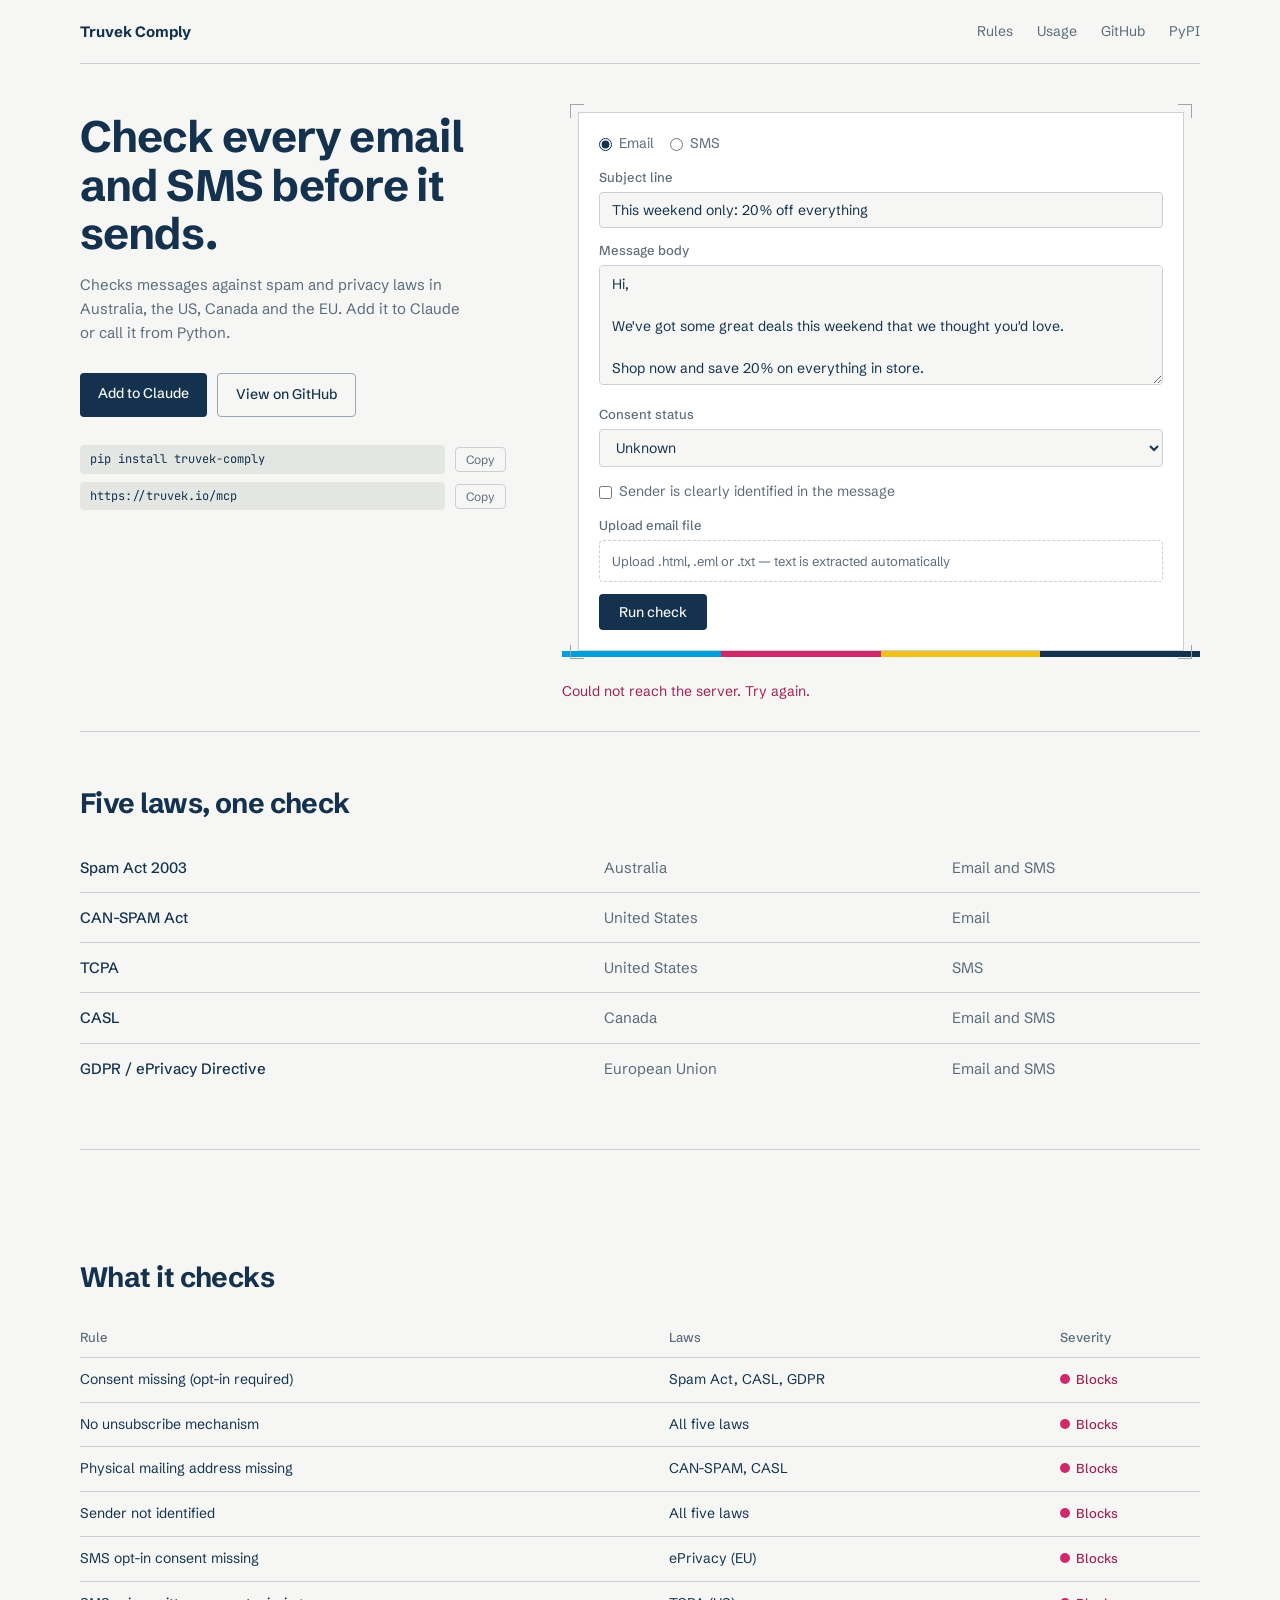
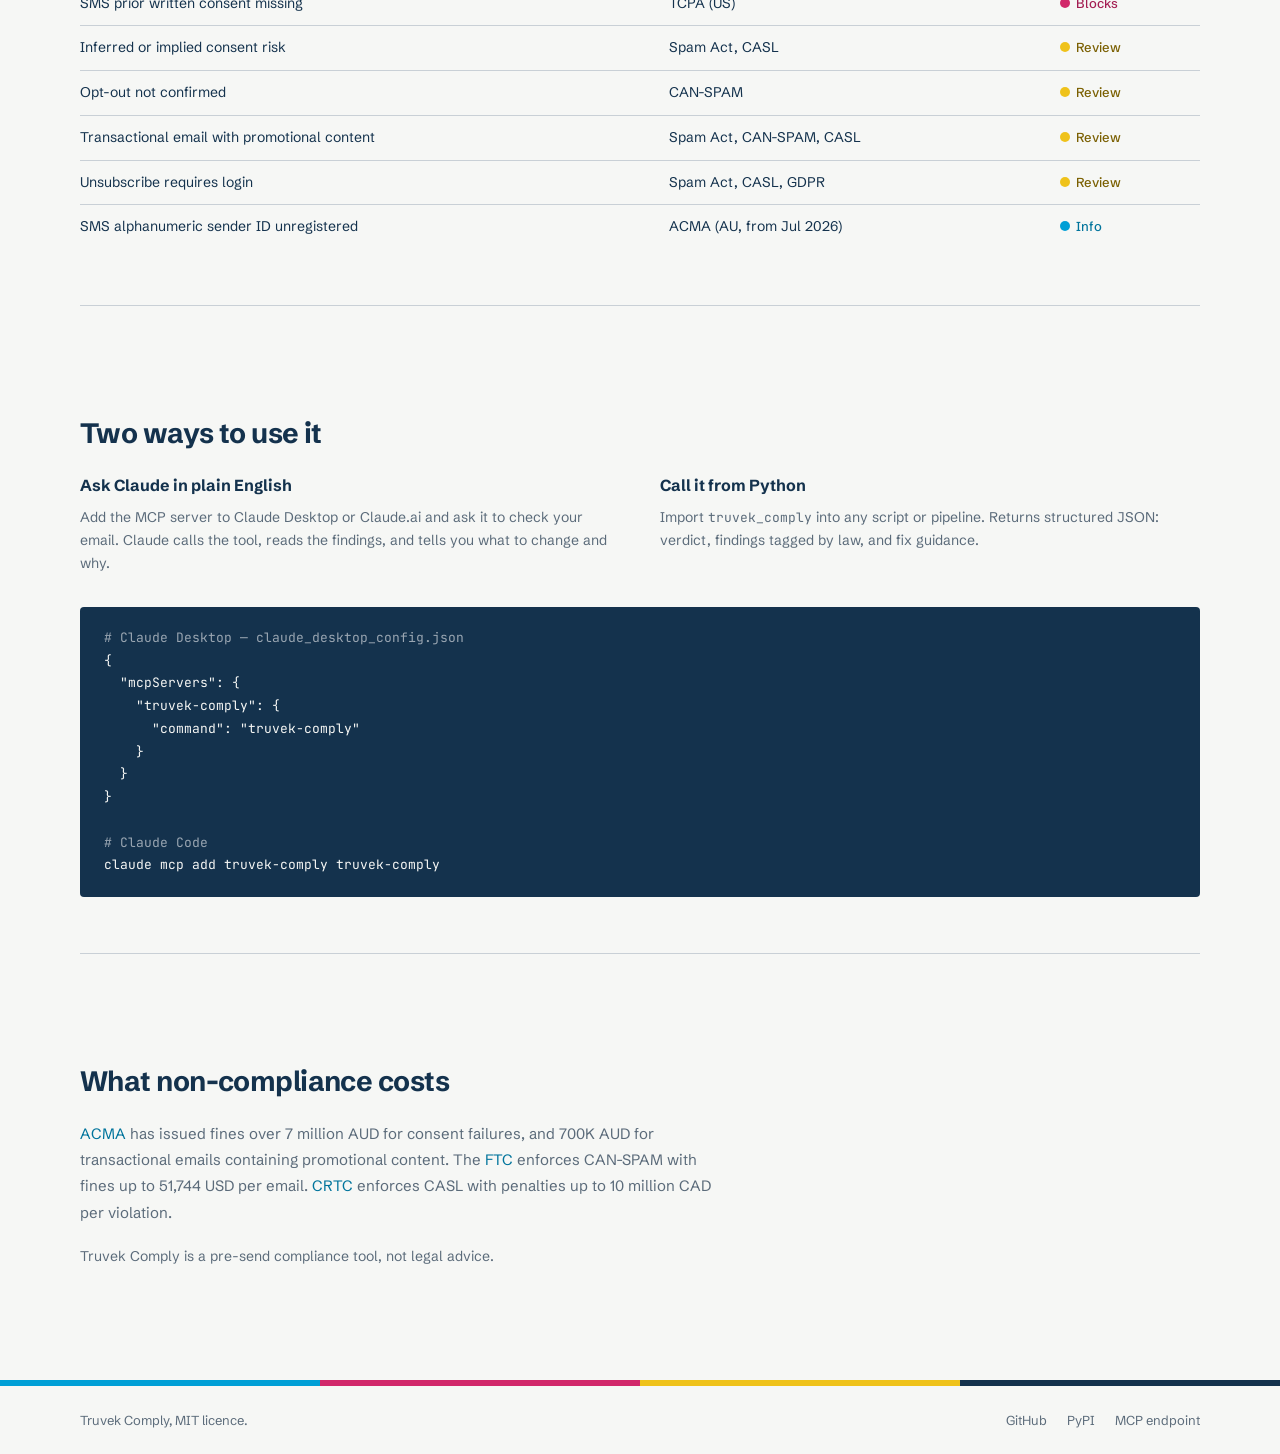
==== static/index.html @ 4036b567 "Add consent status and sender identification to demo checker Users can now set consent level (expres" ====
<!DOCTYPE html>
<html lang="en">
<head>
  <meta charset="UTF-8">
  <meta name="viewport" content="width=device-width, initial-scale=1.0">
  <title>Truvek Comply: pre-send compliance for email and SMS</title>
  <meta name="description" content="Checks messages against spam and privacy laws before you send. Covers Spam Act (AU), CAN-SPAM (US), CASL (CA), and GDPR (EU). Works as an MCP tool inside Claude.">
  <link rel="preconnect" href="https://fonts.googleapis.com">
  <link rel="preconnect" href="https://fonts.gstatic.com" crossorigin>
  <link href="https://fonts.googleapis.com/css2?family=Schibsted+Grotesk:wght@400;500;700&family=JetBrains+Mono:wght@400;500&display=swap" rel="stylesheet">
  <style>
    *, *::before, *::after { box-sizing: border-box; margin: 0; padding: 0; }

    :root {
      --proof-white: #F6F7F5;
      --press-navy:  #14324D;
      --rule-slate:  #9AA6B2;
      --rule-light:  #C9D0D6;
      --text-muted:  #5B6B7A;
      --magenta:     #D1286A;
      --magenta-ink: #A31E52;
      --yellow:      #EFC21A;
      --yellow-ink:  #7A5F00;
      --cyan:        #009FD6;
      --cyan-ink:    #00749C;
    }

    html { scroll-behavior: smooth; }

    body {
      background: var(--proof-white);
      color: var(--press-navy);
      font-family: 'Schibsted Grotesk', system-ui, sans-serif;
      font-size: 16px;
      line-height: 1.55;
    }

    a { color: var(--cyan-ink); text-decoration: none; }
    a:hover { text-decoration: underline; }

    *:focus-visible {
      outline: 2px solid var(--cyan);
      outline-offset: 2px;
    }

    @media (prefers-reduced-motion: reduce) {
      *, *::before, *::after { transition-duration: 0.01ms !important; }
    }

    /* ---- layout ---- */
    .wrap { max-width: 1200px; margin: 0 auto; padding: 0 40px; }
    @media (max-width: 600px) { .wrap { padding: 0 20px; } }

    /* ---- nav ---- */
    nav { padding: 20px 0 0; }
    .nav-inner {
      display: flex;
      align-items: center;
      justify-content: space-between;
      border-bottom: 1px solid var(--rule-light);
      padding-bottom: 20px;
    }
    .logo { font-weight: 700; font-size: 15px; color: var(--press-navy); }
    .nav-links { display: flex; gap: 24px; font-size: 14px; }
    .nav-links a { color: var(--text-muted); }
    .nav-links a:hover { color: var(--press-navy); text-decoration: none; }

    /* ---- hero ---- */
    .hero { padding: 48px 0 0; }
    .hero-grid {
      display: grid;
      grid-template-columns: 2fr 3fr;
      gap: 56px;
      align-items: start;
      border-bottom: 1px solid var(--rule-light);
      padding-bottom: 0;
    }
    @media (max-width: 860px) {
      .hero-grid { grid-template-columns: 1fr; gap: 40px; }
    }

    /* ---- hero left ---- */
    .hero-left { padding-bottom: 48px; }

    h1 {
      font-size: 44px;
      font-weight: 700;
      letter-spacing: -0.02em;
      line-height: 1.1;
      margin-bottom: 16px;
      max-width: 420px;
    }
    .hero-sub {
      font-size: 15px;
      color: var(--text-muted);
      max-width: 380px;
      margin-bottom: 28px;
      line-height: 1.6;
    }
    .btn-row { display: flex; gap: 10px; flex-wrap: wrap; margin-bottom: 28px; }

    .btn-primary {
      display: inline-block;
      background: var(--press-navy);
      color: var(--proof-white);
      font-family: inherit;
      font-weight: 500;
      font-size: 14px;
      padding: 10px 18px;
      border: none;
      border-radius: 4px;
      cursor: pointer;
      text-decoration: none;
      transition: opacity 0.12s;
    }
    .btn-primary:hover { opacity: 0.85; text-decoration: none; color: var(--proof-white); }

    .btn-secondary {
      display: inline-block;
      background: transparent;
      color: var(--press-navy);
      font-family: inherit;
      font-weight: 500;
      font-size: 14px;
      padding: 10px 18px;
      border: 1px solid var(--rule-slate);
      border-radius: 4px;
      cursor: pointer;
      text-decoration: none;
      transition: border-color 0.12s;
    }
    .btn-secondary:hover { border-color: var(--press-navy); text-decoration: none; color: var(--press-navy); }

    .install-lines { display: flex; flex-direction: column; gap: 8px; }
    .install-line {
      display: flex;
      align-items: center;
      gap: 10px;
    }
    .install-code {
      font-family: 'JetBrains Mono', monospace;
      font-size: 12px;
      color: var(--press-navy);
      background: #E4E6E4;
      padding: 5px 10px;
      border-radius: 4px;
      flex: 1;
    }
    .copy-btn {
      font-family: inherit;
      font-size: 12px;
      color: var(--text-muted);
      background: none;
      border: 1px solid var(--rule-light);
      border-radius: 4px;
      padding: 4px 10px;
      cursor: pointer;
      transition: color 0.12s, border-color 0.12s;
      white-space: nowrap;
    }
    .copy-btn:hover { color: var(--press-navy); border-color: var(--rule-slate); }
    .copy-btn.copied { color: var(--cyan-ink); border-color: var(--cyan); }

    /* ---- hero right: proof checker ---- */
    .hero-right { padding-bottom: 0; }

    /* crop marks */
    .proof-wrap {
      position: relative;
      margin: 0 16px;
    }
    .cm {
      position: absolute;
      width: 14px;
      height: 14px;
    }
    .cm-tl { top: -8px; left: -8px; border-top: 1px solid var(--rule-slate); border-left: 1px solid var(--rule-slate); }
    .cm-tr { top: -8px; right: -8px; border-top: 1px solid var(--rule-slate); border-right: 1px solid var(--rule-slate); }
    .cm-bl { bottom: -8px; left: -8px; border-bottom: 1px solid var(--rule-slate); border-left: 1px solid var(--rule-slate); }
    .cm-br { bottom: -8px; right: -8px; border-bottom: 1px solid var(--rule-slate); border-right: 1px solid var(--rule-slate); }

    .proof-inner {
      border: 1px solid var(--rule-light);
      border-radius: 0;
      background: #fff;
      padding: 20px;
    }

    .proof-controls { display: flex; flex-direction: column; gap: 12px; }

    .channel-row { display: flex; gap: 16px; }
    .channel-opt {
      display: flex;
      align-items: center;
      gap: 7px;
      font-size: 14px;
      color: var(--text-muted);
      cursor: pointer;
    }
    .channel-opt input { accent-color: var(--press-navy); }

    .field-label {
      display: block;
      font-size: 13px;
      font-weight: 500;
      color: var(--text-muted);
      margin-bottom: 5px;
    }

    .proof-input, .proof-textarea {
      width: 100%;
      background: var(--proof-white);
      border: 1px solid var(--rule-light);
      border-radius: 4px;
      color: var(--press-navy);
      font-family: inherit;
      font-size: 14px;
      padding: 8px 12px;
      outline: none;
      transition: border-color 0.12s;
    }
    .proof-input:focus, .proof-textarea:focus { border-color: var(--rule-slate); }
    .proof-textarea { min-height: 120px; resize: vertical; line-height: 1.5; }

    /* paste zone */
    .paste-zone {
      border: 1px dashed var(--rule-light);
      border-radius: 4px;
      padding: 10px 12px;
      font-size: 13px;
      color: var(--text-muted);
      cursor: pointer;
      position: relative;
      transition: border-color 0.12s;
    }
    .paste-zone:hover { border-color: var(--rule-slate); }
    .paste-zone input[type="file"] {
      position: absolute; inset: 0; opacity: 0; cursor: pointer; width: 100%; height: 100%;
    }
    .ocr-status { font-size: 12px; color: var(--text-muted); margin-top: 4px; display: none; }

    .run-btn {
      align-self: flex-start;
      background: var(--press-navy);
      color: var(--proof-white);
      font-family: inherit;
      font-weight: 500;
      font-size: 14px;
      padding: 9px 20px;
      border: none;
      border-radius: 4px;
      cursor: pointer;
      transition: opacity 0.12s;
    }
    .run-btn:hover { opacity: 0.85; }
    .run-btn:disabled { opacity: 0.5; cursor: not-allowed; }

    /* CMY strip — appears here (under proof) and top of footer only */
    .cmy-strip { display: flex; height: 6px; }
    .cmy-strip span { flex: 1; }
    .cmy-cyan    { background: var(--cyan); }
    .cmy-magenta { background: var(--magenta); }
    .cmy-yellow  { background: var(--yellow); }
    .cmy-navy    { background: var(--press-navy); }

    /* findings rail */
    .findings-rail {
      padding: 16px 0 20px;
      display: none;
    }
    .verdict-row {
      display: flex;
      align-items: center;
      gap: 10px;
      padding-bottom: 12px;
      border-bottom: 1px solid var(--rule-light);
      margin-bottom: 12px;
    }
    .verdict-word {
      font-size: 14px;
      font-weight: 700;
    }
    .verdict-pass   { color: var(--cyan-ink); }
    .verdict-review { color: var(--yellow-ink); }
    .verdict-block  { color: var(--magenta-ink); }
    .result-class   { font-size: 13px; color: var(--text-muted); }

    .finding {
      padding: 10px 0;
      border-bottom: 1px solid var(--rule-light);
    }
    .finding:last-child { border-bottom: none; }
    .finding-num  { font-size: 11px; font-weight: 700; color: var(--rule-slate); margin-bottom: 3px; }
    .finding-title { font-size: 14px; font-weight: 700; margin-bottom: 3px; }
    .finding-why   { font-size: 13px; color: var(--text-muted); margin-bottom: 3px; }
    .finding-fix   { font-size: 13px; color: var(--text-muted); }
    .finding-fix strong { color: var(--press-navy); font-weight: 500; }

    .finding-block .finding-title  { color: var(--magenta-ink); }
    .finding-review .finding-title { color: var(--yellow-ink); }
    .finding-info .finding-title   { color: var(--cyan-ink); }

    .clear-to-send { font-size: 14px; font-weight: 700; color: var(--cyan-ink); padding: 8px 0; }
    .check-error   { font-size: 14px; color: var(--magenta-ink); padding: 8px 0; }

    /* ---- sections ---- */
    section { padding: 56px 0; }
    .section-wrap { border-bottom: 1px solid var(--rule-light); padding-bottom: 56px; }
    section:last-of-type .section-wrap { border-bottom: none; }

    h2 {
      font-size: 28px;
      font-weight: 700;
      letter-spacing: -0.02em;
      line-height: 1.1;
      margin-bottom: 24px;
    }
    h3 { font-size: 16px; font-weight: 700; margin-bottom: 8px; }

    /* ---- laws list ---- */
    .laws-list { width: 100%; border-collapse: collapse; font-size: 15px; }
    .laws-list td {
      padding: 13px 0;
      border-bottom: 1px solid var(--rule-light);
      vertical-align: top;
    }
    .laws-list tr:last-child td { border-bottom: none; }
    .laws-list .law-name { font-weight: 500; padding-right: 32px; white-space: nowrap; }
    .laws-list .law-region { color: var(--text-muted); padding-right: 32px; }
    .laws-list .law-channel { color: var(--text-muted); }

    /* ---- rules table ---- */
    .rules-table { width: 100%; border-collapse: collapse; font-size: 14px; }
    .rules-table th {
      text-align: left;
      font-size: 13px;
      font-weight: 500;
      color: var(--text-muted);
      padding: 10px 12px 10px 0;
      border-bottom: 1px solid var(--rule-light);
    }
    .rules-table td {
      padding: 11px 12px 11px 0;
      border-bottom: 1px solid var(--rule-light);
      vertical-align: middle;
    }
    .rules-table tr:last-child td { border-bottom: none; }
    .sev {
      display: inline-flex;
      align-items: center;
      gap: 6px;
      font-size: 13px;
      white-space: nowrap;
    }
    .sev-dot {
      width: 10px;
      height: 10px;
      border-radius: 50%;
      flex-shrink: 0;
    }
    .sev-block  .sev-dot { background: var(--magenta); }
    .sev-block  .sev-word { color: var(--magenta-ink); font-weight: 500; }
    .sev-review .sev-dot { background: var(--yellow); }
    .sev-review .sev-word { color: var(--yellow-ink); font-weight: 500; }
    .sev-info   .sev-dot { background: var(--cyan); }
    .sev-info   .sev-word { color: var(--cyan-ink); font-weight: 500; }

    /* ---- usage ---- */
    .two-col { display: grid; grid-template-columns: 1fr 1fr; gap: 40px; margin-bottom: 32px; }
    @media (max-width: 600px) { .two-col { grid-template-columns: 1fr; } }
    .two-col p { font-size: 14px; color: var(--text-muted); line-height: 1.65; margin-top: 6px; }

    .code-block {
      background: var(--press-navy);
      color: var(--proof-white);
      border-radius: 4px;
      padding: 20px 24px;
      font-family: 'JetBrains Mono', monospace;
      font-size: 13px;
      line-height: 1.75;
      overflow-x: auto;
    }
    .code-comment { color: var(--rule-slate); }

    /* ---- stakes ---- */
    .stakes-text { font-size: 15px; color: var(--text-muted); max-width: 640px; line-height: 1.75; }
    .stakes-text a { color: var(--cyan-ink); }
    .disclaimer { font-size: 14px; color: var(--text-muted); margin-top: 20px; }

    /* ---- footer ---- */
    footer { padding: 0; }
    .foot-inner {
      display: flex;
      align-items: center;
      justify-content: space-between;
      flex-wrap: wrap;
      gap: 12px;
      padding: 24px 0;
    }
    .foot-copy { font-size: 13px; color: var(--text-muted); }
    .foot-links { display: flex; gap: 20px; font-size: 13px; }
    .foot-links a { color: var(--text-muted); }
    .foot-links a:hover { color: var(--press-navy); }
  </style>
</head>
<body>

<nav>
  <div class="wrap">
    <div class="nav-inner">
      <div class="logo">Truvek Comply</div>
      <div class="nav-links">
        <a href="#rules">Rules</a>
        <a href="#usage">Usage</a>
        <a href="https://github.com/Truckling/truvek-comply">GitHub</a>
        <a href="https://pypi.org/project/truvek-comply/">PyPI</a>
      </div>
    </div>
  </div>
</nav>

<section class="hero">
  <div class="wrap">
    <div class="hero-grid">

      <!-- left: headline + CTAs -->
      <div class="hero-left">
        <h1>Check every email and SMS before it sends.</h1>
        <p class="hero-sub">Checks messages against spam and privacy laws in Australia, the US, Canada and the EU. Add it to Claude or call it from Python.</p>
        <div class="btn-row">
          <a href="https://claude.ai/settings/integrations?url=https%3A%2F%2Ftruvek.io%2Fmcp" class="btn-primary">Add to Claude</a>
          <a href="https://github.com/Truckling/truvek-comply" class="btn-secondary">View on GitHub</a>
        </div>
        <div class="install-lines">
          <div class="install-line">
            <code class="install-code" id="copy-pip">pip install truvek-comply</code>
            <button class="copy-btn" data-copy="pip install truvek-comply">Copy</button>
          </div>
          <div class="install-line">
            <code class="install-code" id="copy-url">https://truvek.io/mcp</code>
            <button class="copy-btn" data-copy="https://truvek.io/mcp">Copy</button>
          </div>
        </div>
      </div>

      <!-- right: live checker as proof -->
      <div class="hero-right">
        <div class="proof-wrap">
          <span class="cm cm-tl" aria-hidden="true"></span>
          <span class="cm cm-tr" aria-hidden="true"></span>
          <span class="cm cm-bl" aria-hidden="true"></span>
          <span class="cm cm-br" aria-hidden="true"></span>
          <div class="proof-inner">
            <div class="proof-controls">
              <div class="channel-row" role="group" aria-label="Message channel">
                <label class="channel-opt">
                  <input type="radio" name="channel" value="email" checked> Email
                </label>
                <label class="channel-opt">
                  <input type="radio" name="channel" value="sms"> SMS
                </label>
              </div>
              <div id="subject-wrap">
                <label class="field-label" for="demo-subject">Subject line</label>
                <input type="text" id="demo-subject" class="proof-input" value="This weekend only: 20% off everything">
              </div>
              <div>
                <label class="field-label" for="demo-body">Message body</label>
                <textarea id="demo-body" class="proof-textarea">Hi,

We've got some great deals this weekend that we thought you'd love.

Shop now and save 20% on everything in store.

The Marketing Team</textarea>
              </div>
              <div>
                <label class="field-label" for="demo-consent">Consent status</label>
                <select id="demo-consent" class="proof-input">
                  <option value="unknown">Unknown</option>
                  <option value="express">Express (opted in)</option>
                  <option value="inferred">Inferred (existing customer)</option>
                  <option value="none">None</option>
                </select>
              </div>
              <div>
                <label class="channel-opt" style="margin-top:2px">
                  <input type="checkbox" id="demo-sender" style="accent-color:var(--press-navy)"> Sender is clearly identified in the message
                </label>
              </div>
              <div>
                <label class="field-label">Upload email file</label>
                <div class="paste-zone" id="paste-zone" tabindex="0" role="button" aria-label="Upload an .html, .eml or .txt email file to extract text">
                  <input type="file" accept=".html,.htm,.eml,.txt,text/html,message/rfc822,text/plain" id="file-upload" aria-hidden="true">
                  Upload .html, .eml or .txt — text is extracted automatically
                  <div class="ocr-status" id="ocr-status"></div>
                </div>
              </div>
              <button class="run-btn" id="run-check">Run check</button>
            </div>
          </div>
        </div>

        <!-- CMY strip directly under proof — first of two appearances on page -->
        <div class="cmy-strip" aria-hidden="true">
          <span class="cmy-cyan"></span>
          <span class="cmy-magenta"></span>
          <span class="cmy-yellow"></span>
          <span class="cmy-navy"></span>
        </div>

        <!-- findings rail -->
        <div class="findings-rail" id="findings-rail" aria-live="polite" role="region" aria-label="Check results"></div>
      </div>

    </div>
  </div>
</section>

<section id="laws">
  <div class="wrap">
    <div class="section-wrap">
      <h2>Five laws, one check</h2>
      <table class="laws-list" role="list">
        <tbody>
          <tr>
            <td class="law-name">Spam Act 2003</td>
            <td class="law-region">Australia</td>
            <td class="law-channel">Email and SMS</td>
          </tr>
          <tr>
            <td class="law-name">CAN-SPAM Act</td>
            <td class="law-region">United States</td>
            <td class="law-channel">Email</td>
          </tr>
          <tr>
            <td class="law-name">TCPA</td>
            <td class="law-region">United States</td>
            <td class="law-channel">SMS</td>
          </tr>
          <tr>
            <td class="law-name">CASL</td>
            <td class="law-region">Canada</td>
            <td class="law-channel">Email and SMS</td>
          </tr>
          <tr>
            <td class="law-name">GDPR / ePrivacy Directive</td>
            <td class="law-region">European Union</td>
            <td class="law-channel">Email and SMS</td>
          </tr>
        </tbody>
      </table>
    </div>
  </div>
</section>

<section id="rules">
  <div class="wrap">
    <div class="section-wrap">
      <h2>What it checks</h2>
      <table class="rules-table">
        <thead>
          <tr>
            <th>Rule</th>
            <th>Laws</th>
            <th>Severity</th>
          </tr>
        </thead>
        <tbody>
          <tr><td>Consent missing (opt-in required)</td><td>Spam Act, CASL, GDPR</td><td><span class="sev sev-block"><span class="sev-dot"></span><span class="sev-word">Blocks</span></span></td></tr>
          <tr><td>No unsubscribe mechanism</td><td>All five laws</td><td><span class="sev sev-block"><span class="sev-dot"></span><span class="sev-word">Blocks</span></span></td></tr>
          <tr><td>Physical mailing address missing</td><td>CAN-SPAM, CASL</td><td><span class="sev sev-block"><span class="sev-dot"></span><span class="sev-word">Blocks</span></span></td></tr>
          <tr><td>Sender not identified</td><td>All five laws</td><td><span class="sev sev-block"><span class="sev-dot"></span><span class="sev-word">Blocks</span></span></td></tr>
          <tr><td>SMS opt-in consent missing</td><td>ePrivacy (EU)</td><td><span class="sev sev-block"><span class="sev-dot"></span><span class="sev-word">Blocks</span></span></td></tr>
          <tr><td>SMS prior written consent missing</td><td>TCPA (US)</td><td><span class="sev sev-block"><span class="sev-dot"></span><span class="sev-word">Blocks</span></span></td></tr>
          <tr><td>Inferred or implied consent risk</td><td>Spam Act, CASL</td><td><span class="sev sev-review"><span class="sev-dot"></span><span class="sev-word">Review</span></span></td></tr>
          <tr><td>Opt-out not confirmed</td><td>CAN-SPAM</td><td><span class="sev sev-review"><span class="sev-dot"></span><span class="sev-word">Review</span></span></td></tr>
          <tr><td>Transactional email with promotional content</td><td>Spam Act, CAN-SPAM, CASL</td><td><span class="sev sev-review"><span class="sev-dot"></span><span class="sev-word">Review</span></span></td></tr>
          <tr><td>Unsubscribe requires login</td><td>Spam Act, CASL, GDPR</td><td><span class="sev sev-review"><span class="sev-dot"></span><span class="sev-word">Review</span></span></td></tr>
          <tr><td>SMS alphanumeric sender ID unregistered</td><td>ACMA (AU, from Jul 2026)</td><td><span class="sev sev-info"><span class="sev-dot"></span><span class="sev-word">Info</span></span></td></tr>
        </tbody>
      </table>
    </div>
  </div>
</section>

<section id="usage">
  <div class="wrap">
    <div class="section-wrap">
      <h2>Two ways to use it</h2>
      <div class="two-col">
        <div>
          <h3>Ask Claude in plain English</h3>
          <p>Add the MCP server to Claude Desktop or Claude.ai and ask it to check your email. Claude calls the tool, reads the findings, and tells you what to change and why.</p>
        </div>
        <div>
          <h3>Call it from Python</h3>
          <p>Import <code style="font-family:'JetBrains Mono',monospace;font-size:13px">truvek_comply</code> into any script or pipeline. Returns structured JSON: verdict, findings tagged by law, and fix guidance.</p>
        </div>
      </div>
      <div class="code-block">
        <span class="code-comment"># Claude Desktop — claude_desktop_config.json</span><br>
        {<br>
        &nbsp;&nbsp;"mcpServers": {<br>
        &nbsp;&nbsp;&nbsp;&nbsp;"truvek-comply": {<br>
        &nbsp;&nbsp;&nbsp;&nbsp;&nbsp;&nbsp;"command": "truvek-comply"<br>
        &nbsp;&nbsp;&nbsp;&nbsp;}<br>
        &nbsp;&nbsp;}<br>
        }<br>
        <br>
        <span class="code-comment"># Claude Code</span><br>
        claude mcp add truvek-comply truvek-comply
      </div>
    </div>
  </div>
</section>

<section id="stakes">
  <div class="wrap">
    <div class="section-wrap">
      <h2>What non-compliance costs</h2>
      <p class="stakes-text">
        <a href="https://www.acma.gov.au/enforcement-actions" target="_blank" rel="noopener">ACMA</a> has issued fines over 7 million AUD for consent failures, and 700K AUD for transactional emails containing promotional content.
        The <a href="https://www.ftc.gov/business-guidance/resources/can-spam-act-compliance-guide-business" target="_blank" rel="noopener">FTC</a> enforces CAN-SPAM with fines up to 51,744 USD per email.
        <a href="https://www.fightspam.gc.ca/eic/site/030.nsf/eng/home" target="_blank" rel="noopener">CRTC</a> enforces CASL with penalties up to 10 million CAD per violation.
      </p>
      <p class="disclaimer">Truvek Comply is a pre-send compliance tool, not legal advice.</p>
    </div>
  </div>
</section>

<footer>
  <!-- CMY strip at very top of footer — second of two appearances on page -->
  <div class="cmy-strip" aria-hidden="true">
    <span class="cmy-cyan"></span>
    <span class="cmy-magenta"></span>
    <span class="cmy-yellow"></span>
    <span class="cmy-navy"></span>
  </div>
  <div class="wrap">
    <div class="foot-inner">
      <div class="foot-copy">Truvek Comply, MIT licence.</div>
      <div class="foot-links">
        <a href="https://github.com/Truckling/truvek-comply">GitHub</a>
        <a href="https://pypi.org/project/truvek-comply/">PyPI</a>
        <a href="/mcp">MCP endpoint</a>
      </div>
    </div>
  </div>
</footer>

<script>
  // ---- channel toggle ----
  document.querySelectorAll('input[name="channel"]').forEach(r => {
    r.addEventListener('change', () => {
      document.getElementById('subject-wrap').style.display = r.value === 'sms' ? 'none' : '';
    });
  });

  // ---- copy buttons ----
  document.querySelectorAll('.copy-btn').forEach(btn => {
    btn.addEventListener('click', async () => {
      try {
        await navigator.clipboard.writeText(btn.dataset.copy);
        btn.textContent = 'Copied';
        btn.classList.add('copied');
        setTimeout(() => { btn.textContent = 'Copy'; btn.classList.remove('copied'); }, 1600);
      } catch {}
    });
  });

  // ---- file upload: .html, .eml, .txt -> extract text ----
  const pasteZone  = document.getElementById('paste-zone');
  const ocrStatus  = document.getElementById('ocr-status');
  const bodyField  = document.getElementById('demo-body');
  const subjectFld = document.getElementById('demo-subject');
  const fileUpload = document.getElementById('file-upload');

  function extractTextFromHtml(html) {
    const doc = new DOMParser().parseFromString(html, 'text/html');
    doc.querySelectorAll('script, style, head').forEach(el => el.remove());
    return (doc.body.innerText || doc.body.textContent || '').replace(/\n{3,}/g, '\n\n').trim();
  }

  function decodeMimePart(text, encoding) {
    const enc = (encoding || '').toLowerCase().trim();
    if (enc === 'base64') {
      try {
        const bytes = Uint8Array.from(atob(text.replace(/\s/g, '')), c => c.charCodeAt(0));
        return new TextDecoder('utf-8').decode(bytes);
      } catch { return text; }
    }
    if (enc === 'quoted-printable') {
      return text
        .replace(/=\r?\n/g, '')
        .replace(/=([0-9A-Fa-f]{2})/g, (_, h) => String.fromCharCode(parseInt(h, 16)));
    }
    return text;
  }

  function extractFromEml(raw) {
    // Subject and From headers
    const subjectMatch = raw.match(/^Subject:\s*(.+?)(\r?\n(?![\t ]))/im);
    if (subjectMatch) subjectFld.value = subjectMatch[1].trim();
    const fromMatch = raw.match(/^From:\s*(.+?)(\r?\n(?![\t ]))/im);
    if (fromMatch && fromMatch[1].trim()) {
      document.getElementById('demo-sender').checked = true;
    }

    // Find MIME boundary
    const boundaryMatch = raw.match(/boundary=["']?([^"'\r\n;]+)["']?/i);
    if (!boundaryMatch) {
      // Simple non-MIME email — everything after the blank header line
      const sep = raw.indexOf('\r\n\r\n') >= 0 ? '\r\n\r\n' : '\n\n';
      return raw.slice(raw.indexOf(sep) + sep.length).trim();
    }

    const boundary = '--' + boundaryMatch[1].trim();
    const parts = raw.split(new RegExp(boundary + '-{0,2}'));

    let plainText = '';
    let htmlText  = '';

    for (const part of parts) {
      const sep = part.indexOf('\r\n\r\n') >= 0 ? '\r\n\r\n' : '\n\n';
      const hdrEnd = part.indexOf(sep);
      if (hdrEnd < 0) continue;

      const headers = part.slice(0, hdrEnd).toLowerCase();
      const body    = part.slice(hdrEnd + sep.length);

      const ctMatch  = headers.match(/content-type:\s*([^\r\n;]+)/);
      const cteMatch = headers.match(/content-transfer-encoding:\s*([^\r\n]+)/);
      const ct  = ctMatch  ? ctMatch[1].trim()  : '';
      const cte = cteMatch ? cteMatch[1].trim() : '';

      const decoded = decodeMimePart(body, cte);

      if (ct.startsWith('text/plain') && !plainText) plainText = decoded.trim();
      if (ct.startsWith('text/html')  && !htmlText)  htmlText  = decoded;
    }

    if (plainText) return plainText;
    if (htmlText)  return extractTextFromHtml(htmlText);

    // Fallback — no recognised parts
    const sep = raw.indexOf('\r\n\r\n') >= 0 ? '\r\n\r\n' : '\n\n';
    return raw.slice(raw.indexOf(sep) + sep.length).trim();
  }

  function handleFile(file) {
    if (!file) return;
    ocrStatus.style.display = 'block';
    ocrStatus.textContent = 'Reading file...';
    const reader = new FileReader();
    reader.onload = (e) => {
      const raw = e.target.result;
      let text = '';
      const name = file.name.toLowerCase();
      if (name.endsWith('.eml')) {
        text = extractFromEml(raw);
      } else if (name.endsWith('.html') || name.endsWith('.htm') || file.type === 'text/html') {
        text = extractTextFromHtml(raw);
      } else {
        text = raw.trim();
      }
      if (text) {
        bodyField.value = text;
        ocrStatus.textContent = 'Text extracted. Running check...';
        document.getElementById('run-check').click();
        ocrStatus.textContent = 'Text extracted from file.';
      } else {
        ocrStatus.textContent = 'No text found in file. Paste the text manually.';
      }
    };
    reader.readAsText(file);
  }

  fileUpload.addEventListener('change', e => { if (e.target.files[0]) handleFile(e.target.files[0]); });
  pasteZone.addEventListener('dragover', e => { e.preventDefault(); pasteZone.style.borderColor = 'var(--rule-slate)'; });
  pasteZone.addEventListener('dragleave', () => { pasteZone.style.borderColor = ''; });
  pasteZone.addEventListener('drop', e => {
    e.preventDefault();
    pasteZone.style.borderColor = '';
    if (e.dataTransfer.files[0]) handleFile(e.dataTransfer.files[0]);
  });

  // ---- why lookup ----
  const WHY = {
    consent_missing:          'The Spam Act, CASL, and GDPR each require a positive opt-in before sending commercial messages.',
    consent_missing_us:       'CAN-SPAM does not require prior consent, but opt-outs must be honoured promptly.',
    unsubscribe_missing:      'Every jurisdiction covered requires a working unsubscribe mechanism in every commercial message.',
    unsubscribe_login:        'Requiring login to unsubscribe is not permitted under the Spam Act, CASL, or GDPR.',
    sender_missing:           'All five laws require the sender to be clearly identified in the message.',
    physical_address_missing: 'CAN-SPAM and CASL both require a valid physical mailing address in commercial email.',
    transactional_promo:      'Mixing promotional content into transactional messages removes the transactional exemption under the Spam Act, CAN-SPAM, and CASL.',
    inferred_consent:         'Inferred or implied consent carries significant risk under the Spam Act and CASL, which both prefer express consent.',
    opt_out_not_confirmed:    'CAN-SPAM requires a clear confirmation when a recipient opts out.',
    tcpa_sms_consent:         'The TCPA requires prior express written consent before sending marketing SMS to US recipients.',
    eu_sms_consent:           'The ePrivacy Directive requires opt-in consent before sending marketing SMS to EU recipients.',
    alpha_sender_unregistered:'From July 2026, ACMA requires alphanumeric SMS sender IDs to be registered.',
  };

  // ---- run check ----
  const runBtn     = document.getElementById('run-check');
  const rail       = document.getElementById('findings-rail');

  runBtn.addEventListener('click', async () => {
    const channel          = document.querySelector('input[name="channel"]:checked').value;
    const subject          = document.getElementById('demo-subject').value.trim();
    const body             = bodyField.value.trim();
    const consent          = document.getElementById('demo-consent').value;
    const sender_identified = document.getElementById('demo-sender').checked;

    if (!body) {
      rail.innerHTML = '<div class="check-error">Paste a message body first.</div>';
      rail.style.display = 'block';
      return;
    }

    runBtn.disabled = true;
    runBtn.textContent = 'Checking...';

    try {
      const res  = await fetch('/check', {
        method: 'POST',
        headers: { 'Content-Type': 'application/json' },
        body: JSON.stringify({ subject, body, channel, consent, sender_identified }),
      });
      const data = await res.json();

      if (data.error) {
        rail.innerHTML = `<div class="check-error">${data.error}</div>`;
      } else {
        const verdict        = data.verdict || 'unknown';
        const classification = (data.classification || {}).type || '';
        const findings       = data.findings || [];

        let html = `<div class="verdict-row">
          <span class="verdict-word verdict-${verdict}">${{ pass: 'Clear to send.', review: 'Needs review.', block: 'Do not send.' }[verdict] || verdict}</span>
          ${classification ? `<span class="result-class">${classification.replace(/_/g, ' ')}</span>` : ''}
        </div>`;

        if (findings.length === 0) {
          html += '<div class="clear-to-send">No issues found.</div>';
        } else {
          findings.forEach((f, i) => {
            const why = WHY[f.rule_id] || '';
            const jur = (f.jurisdiction || []).map(j => j.toUpperCase()).join(', ');
            html += `<div class="finding finding-${f.severity}" role="listitem">
              <div class="finding-num">Finding ${i + 1}${jur ? ', ' + jur : ''}</div>
              <div class="finding-title">${f.trigger}</div>
              ${why ? `<div class="finding-why">${why}</div>` : ''}
              ${f.fix ? `<div class="finding-fix"><strong>Fix:</strong> ${f.fix}</div>` : ''}
            </div>`;
          });
        }

        rail.innerHTML = html;
      }
    } catch {
      rail.innerHTML = '<div class="check-error">Could not reach the server. Try again.</div>';
    }

    rail.style.display = 'block';
    runBtn.disabled = false;
    runBtn.textContent = 'Run check';
  });

  // Run the check on load so the sample email shows findings immediately
  window.addEventListener('load', () => runBtn.click());
</script>
</body>
</html>
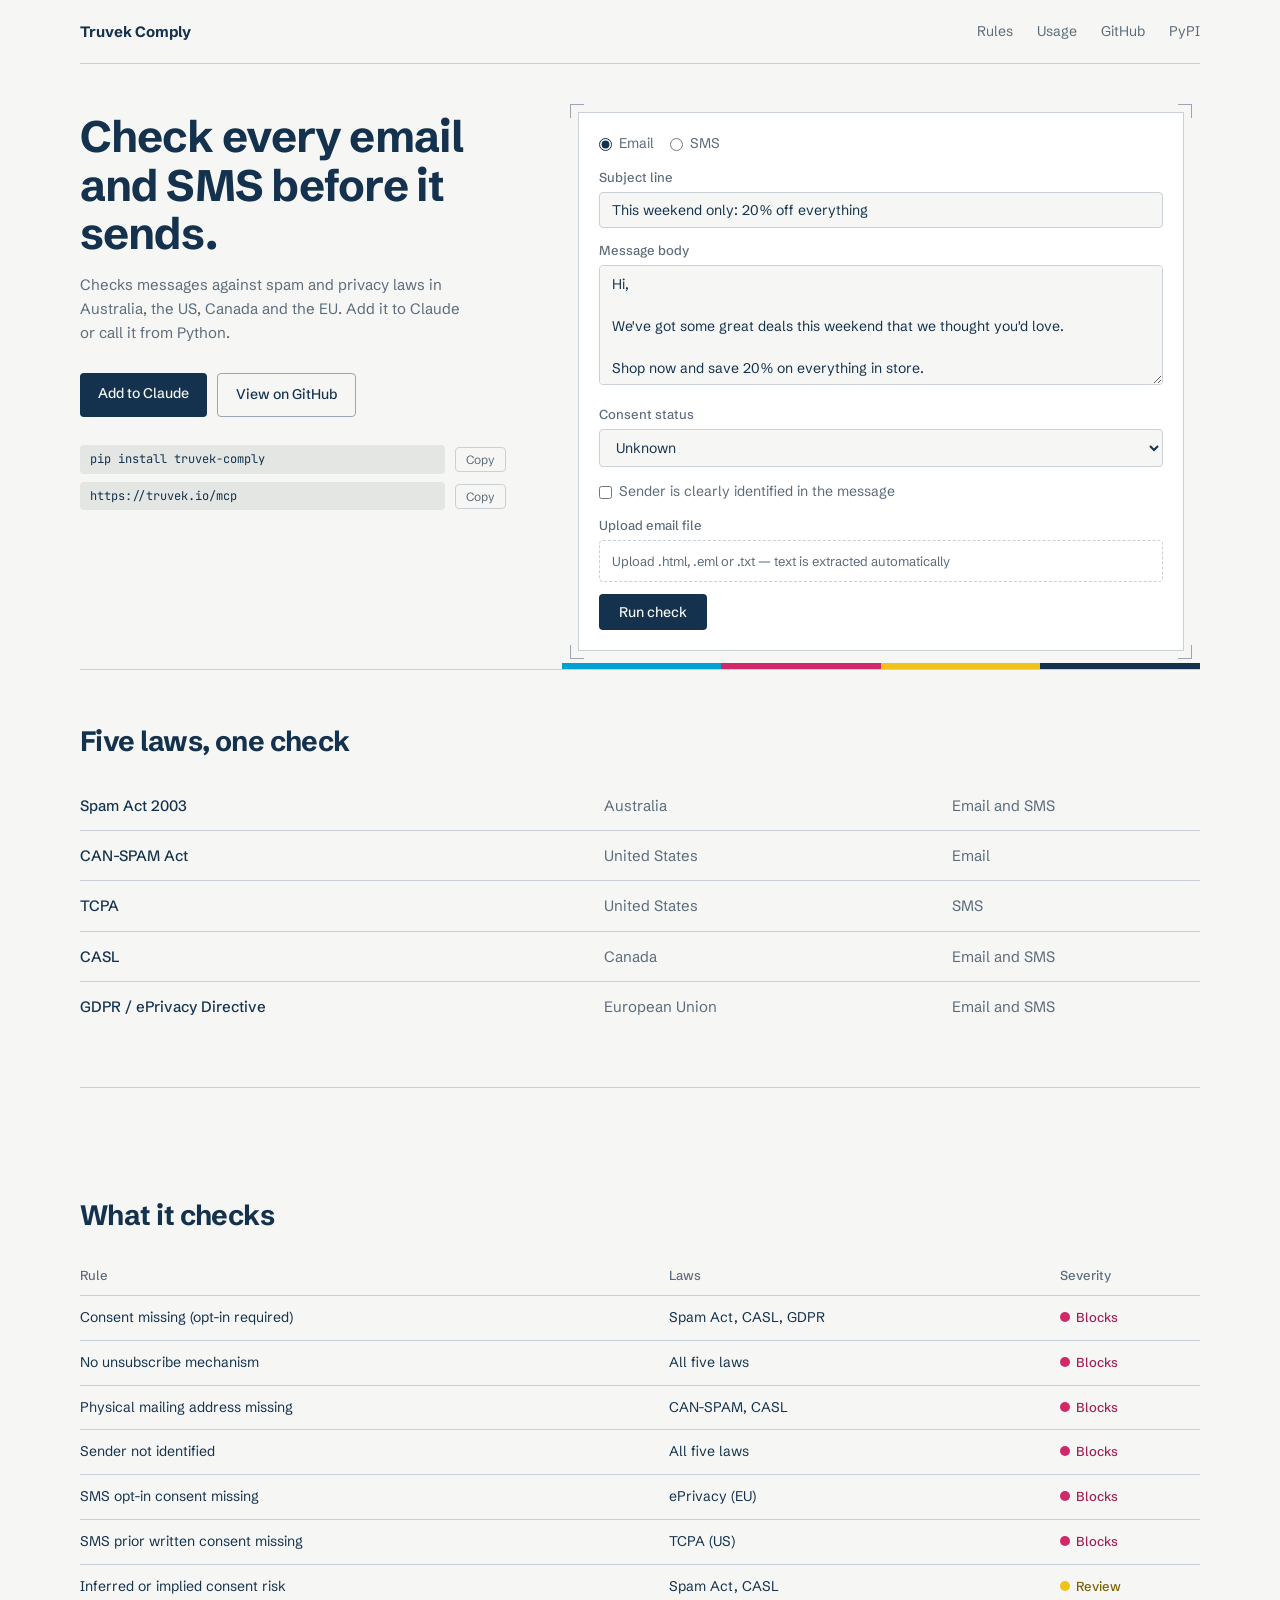
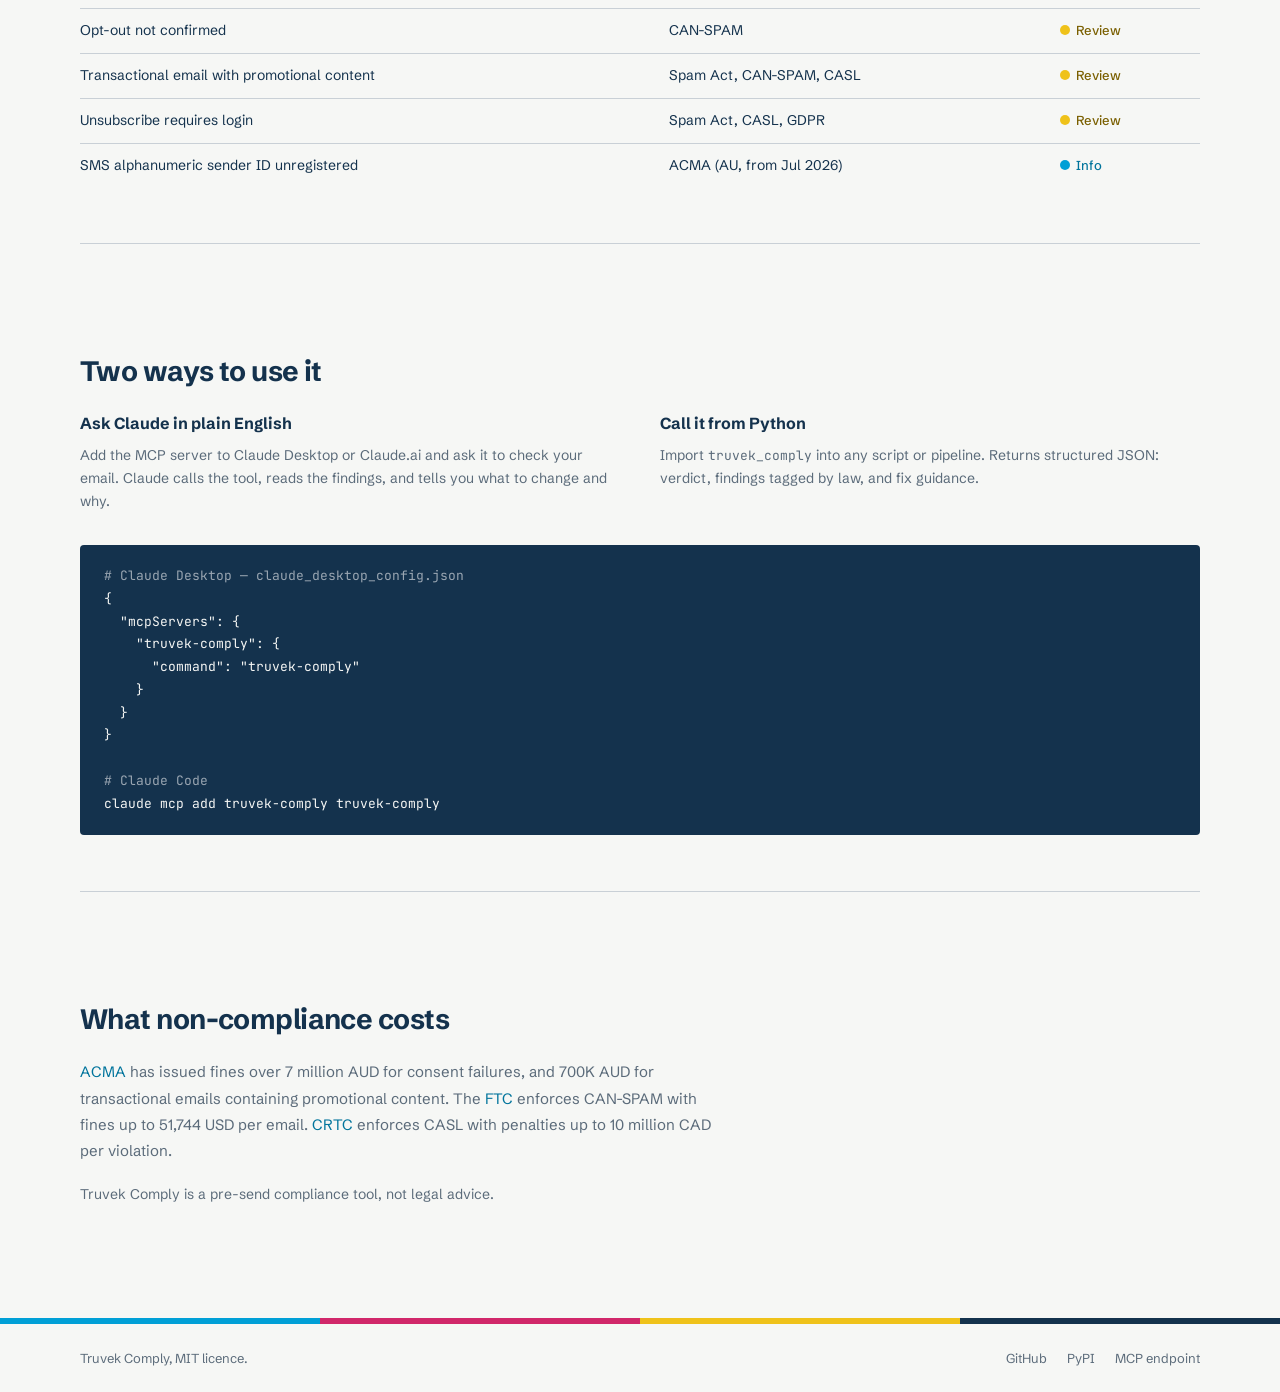
==== commit 7fc1a1a4: "Remove auto-run on load; fix CMY strip gap above proof frame Findings no longer populate on page loa" ====
--- a/static/index.html
+++ b/static/index.html
@@ -257,6 +257,7 @@
 
     /* CMY strip — appears here (under proof) and top of footer only */
     .cmy-strip { display: flex; height: 6px; }
+    .hero .cmy-strip { margin-top: 12px; }
     .cmy-strip span { flex: 1; }
     .cmy-cyan    { background: var(--cyan); }
     .cmy-magenta { background: var(--magenta); }
@@ -867,8 +868,7 @@
     runBtn.textContent = 'Run check';
   });
 
-  // Run the check on load so the sample email shows findings immediately
-  window.addEventListener('load', () => runBtn.click());
+  // Do not auto-run on load — user triggers the check manually.
 </script>
 </body>
 </html>
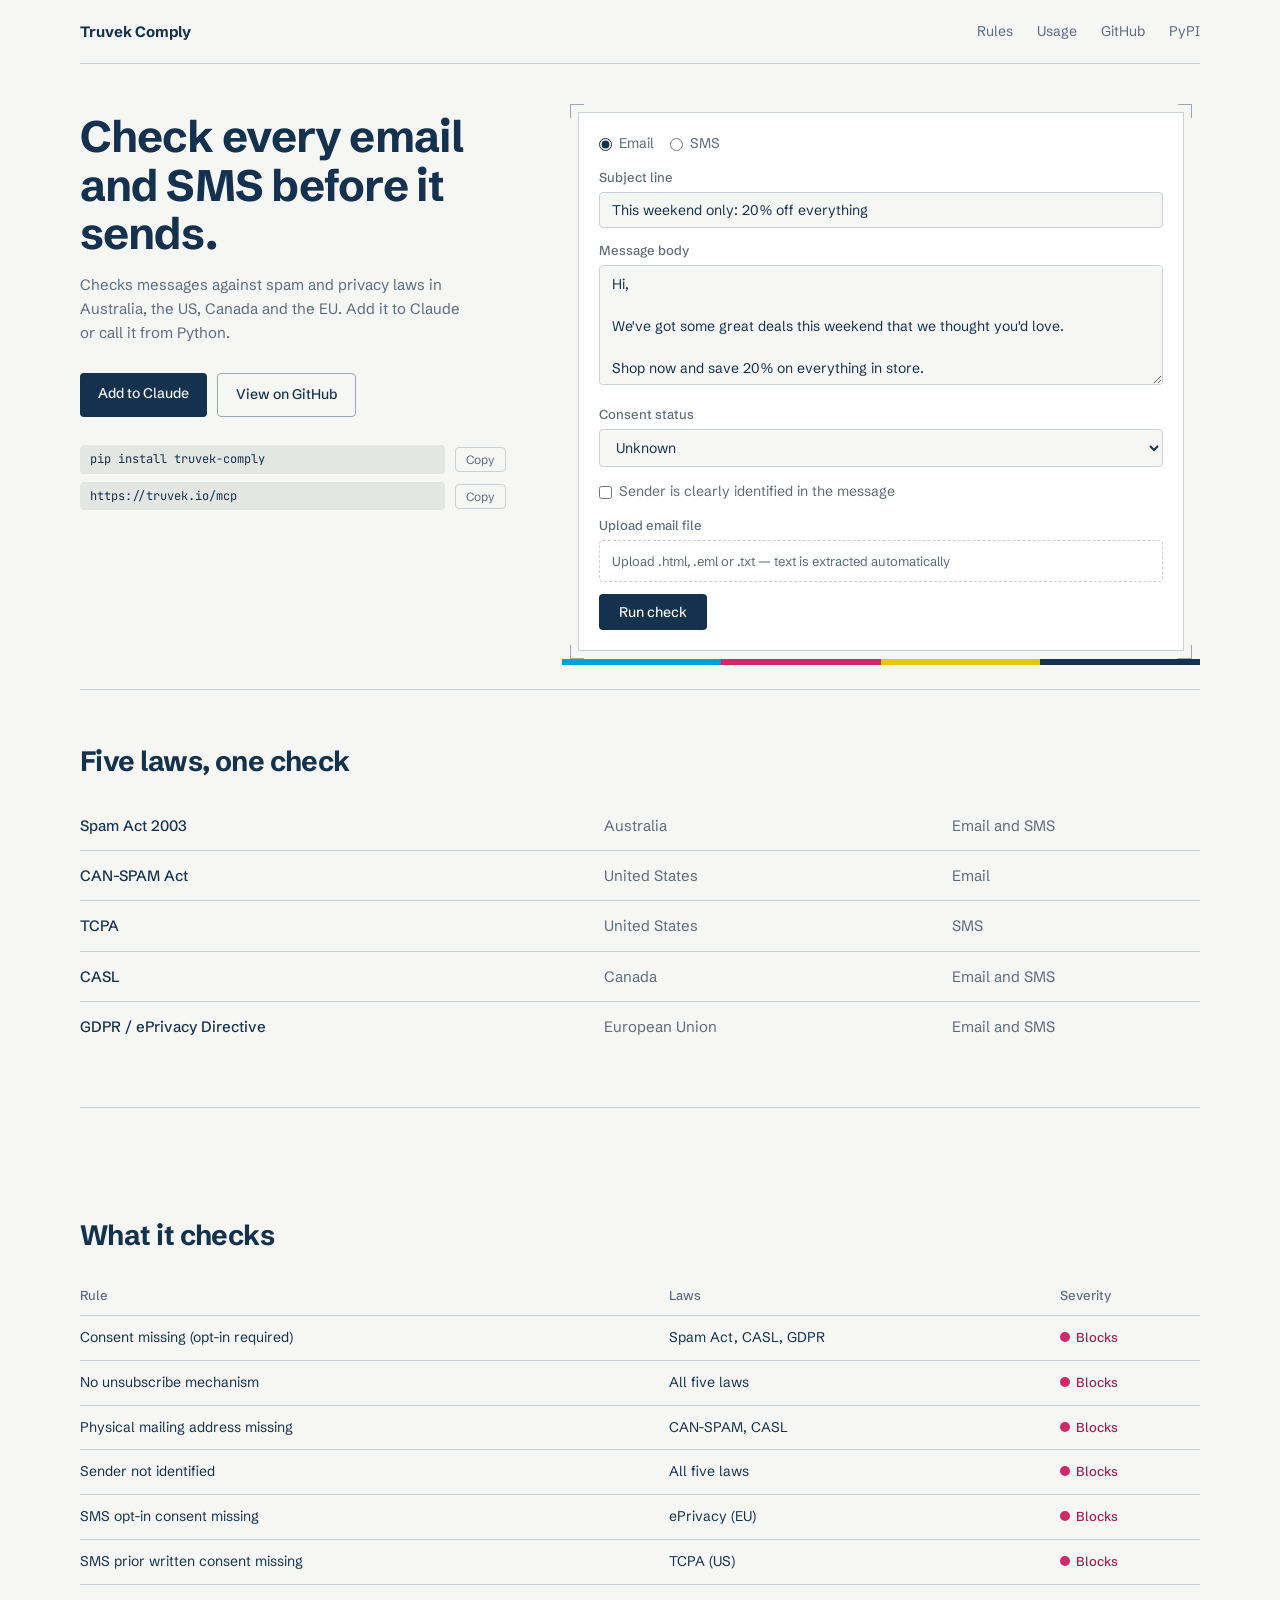
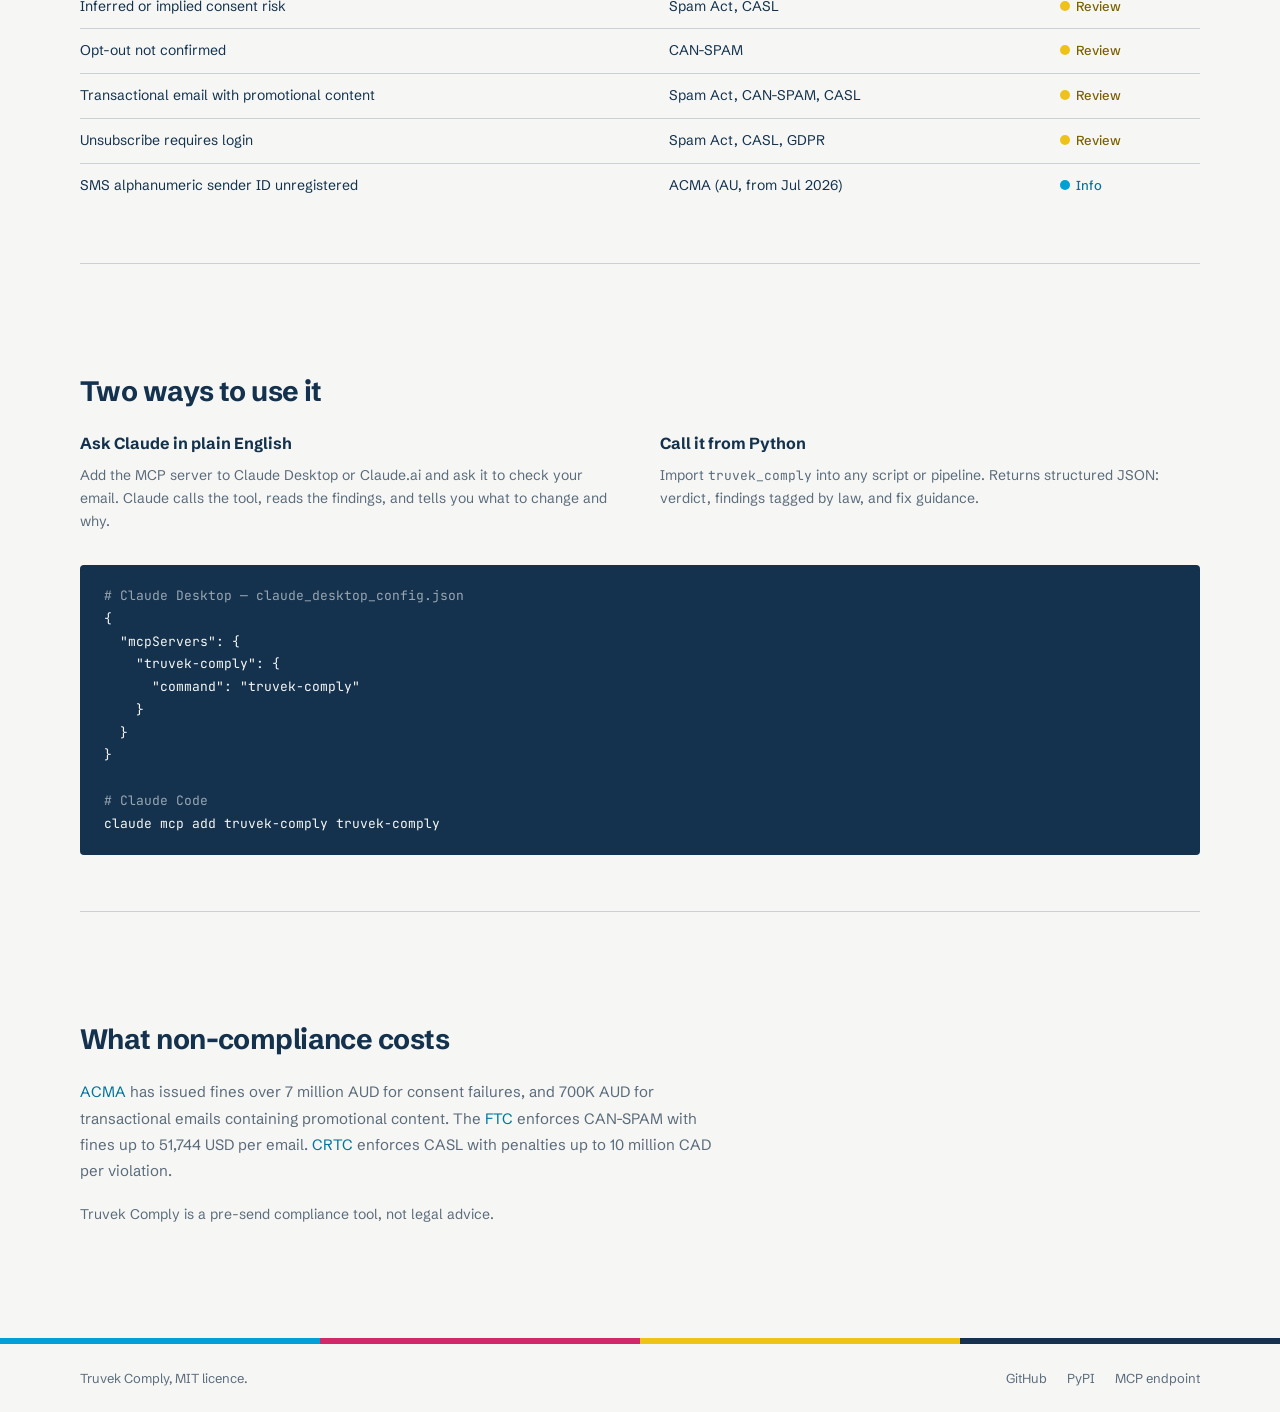
==== commit 422da471: "Fix CMY strip spacing: clear bottom crop marks and section border margin-top: 8px clears the 8px bot" ====
--- a/static/index.html
+++ b/static/index.html
@@ -162,7 +162,7 @@
     .copy-btn.copied { color: var(--cyan-ink); border-color: var(--cyan); }
 
     /* ---- hero right: proof checker ---- */
-    .hero-right { padding-bottom: 0; }
+    .hero-right { padding-bottom: 24px; }
 
     /* crop marks */
     .proof-wrap {
@@ -257,7 +257,7 @@
 
     /* CMY strip — appears here (under proof) and top of footer only */
     .cmy-strip { display: flex; height: 6px; }
-    .hero .cmy-strip { margin-top: 12px; }
+    .hero .cmy-strip { margin-top: 8px; }
     .cmy-strip span { flex: 1; }
     .cmy-cyan    { background: var(--cyan); }
     .cmy-magenta { background: var(--magenta); }
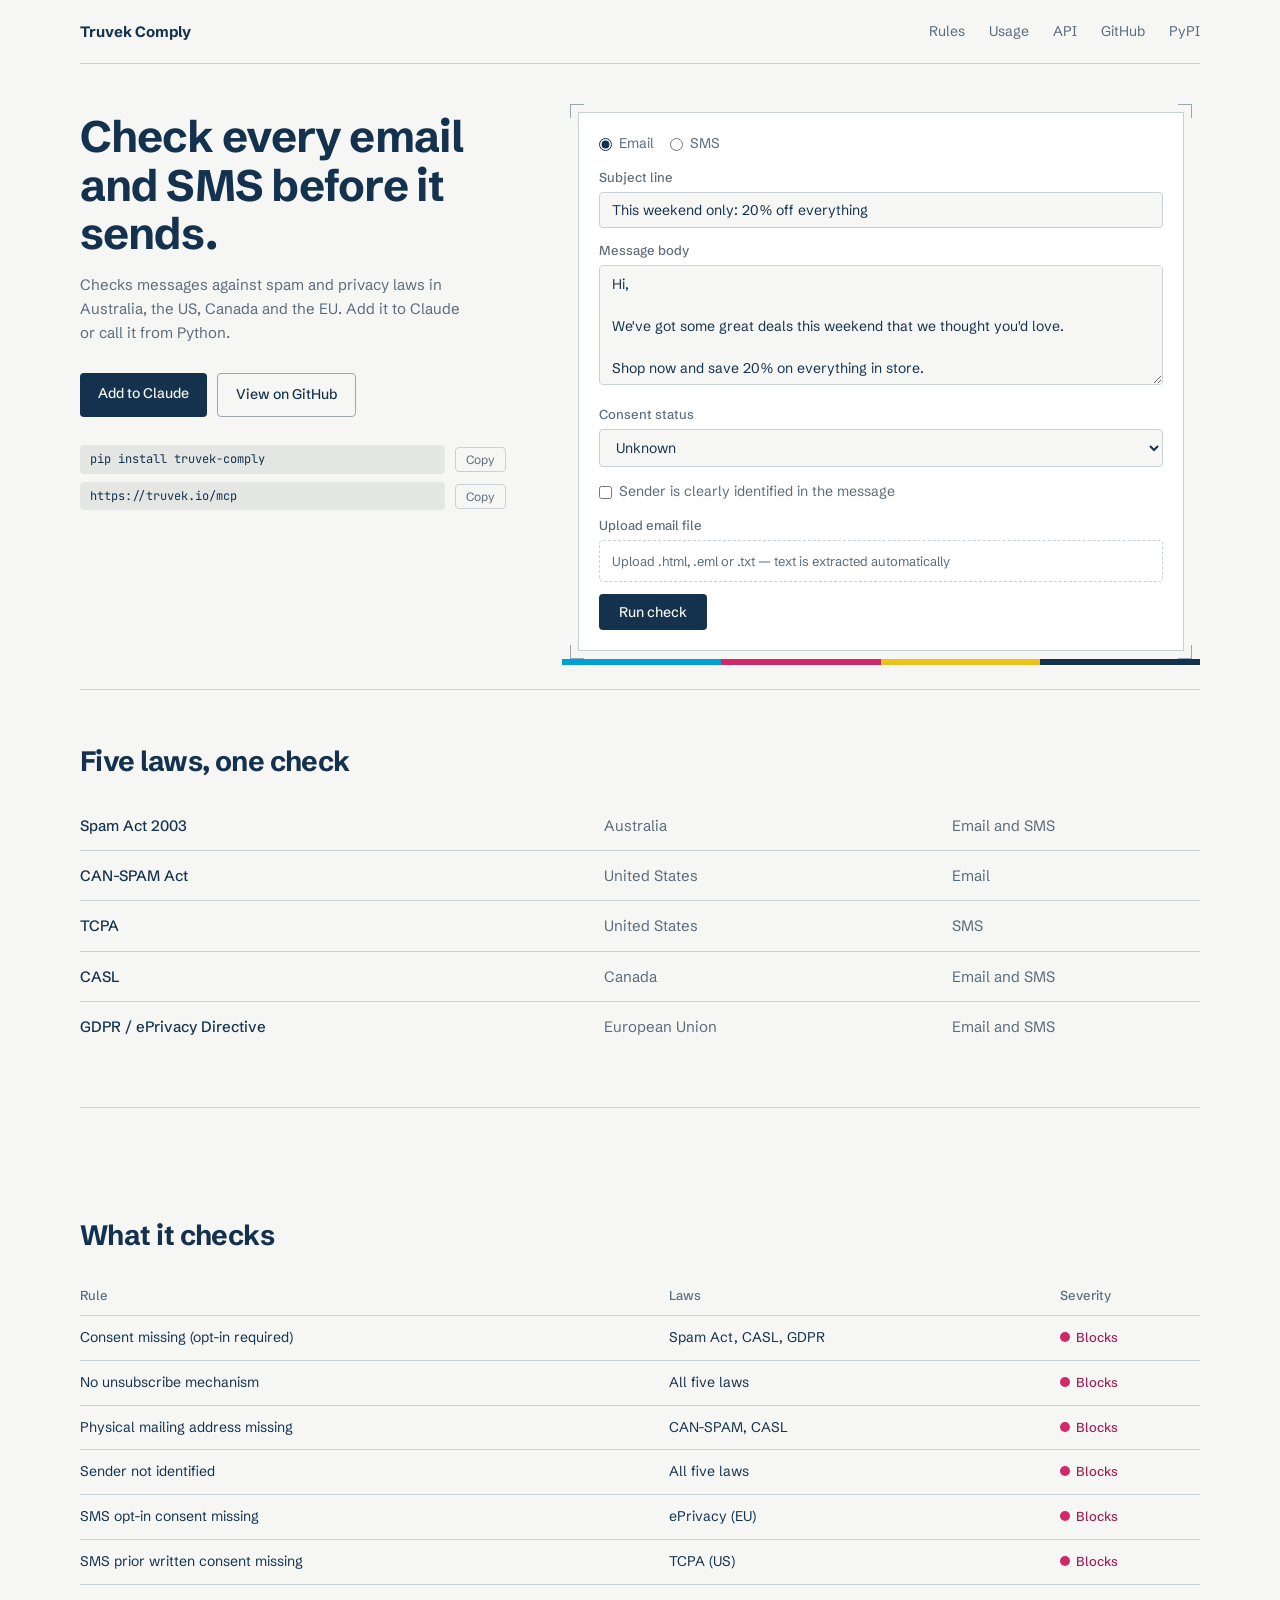
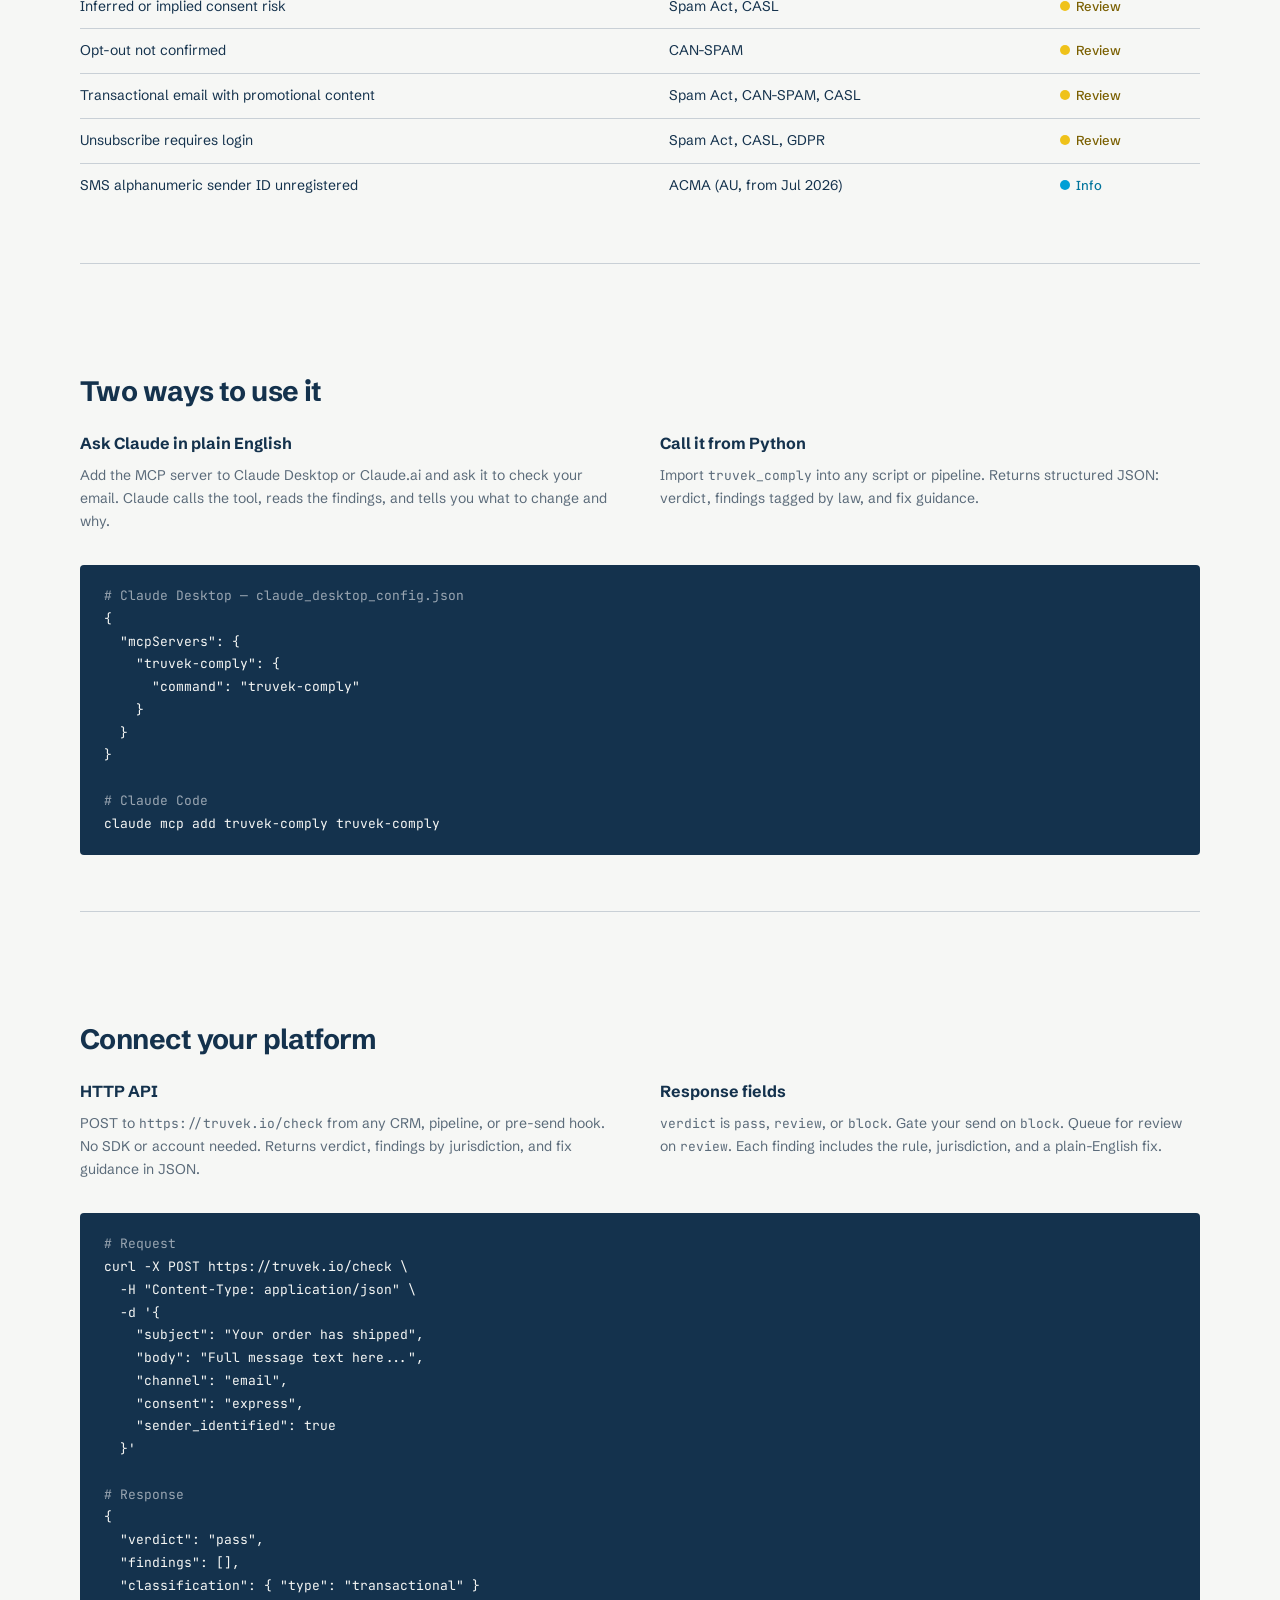
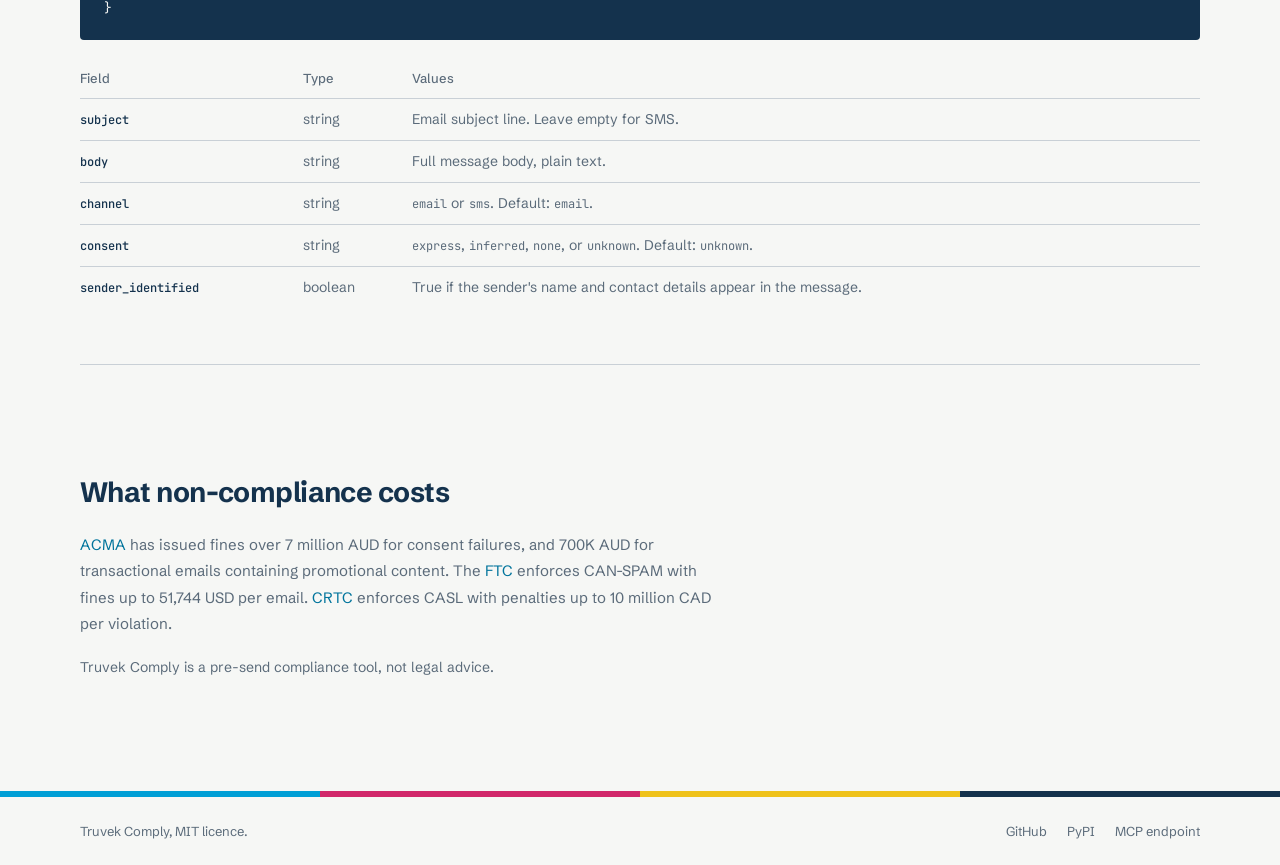
==== commit 73fe37b2: "Add API integration section to landing page Documents the POST /check HTTP endpoint for CRM and agen" ====
--- a/static/index.html
+++ b/static/index.html
@@ -383,6 +383,14 @@
     }
     .code-comment { color: var(--rule-slate); }
 
+    /* ---- api ---- */
+    .api-params { width: 100%; border-collapse: collapse; font-size: 14px; margin-top: 28px; }
+    .api-params th { text-align: left; font-weight: 500; color: var(--text-muted); font-size: 13px; padding: 0 12px 10px 0; border-bottom: 1px solid var(--rule-light); }
+    .api-params td { padding: 10px 12px 10px 0; border-bottom: 1px solid var(--rule-light); vertical-align: top; color: var(--text-muted); line-height: 1.5; }
+    .api-params td:first-child { color: var(--press-navy); font-weight: 500; white-space: nowrap; }
+    .api-params td code, .api-params th code { font-family: 'JetBrains Mono', monospace; font-size: 12px; }
+    .api-params tr:last-child td { border-bottom: none; }
+
     /* ---- stakes ---- */
     .stakes-text { font-size: 15px; color: var(--text-muted); max-width: 640px; line-height: 1.75; }
     .stakes-text a { color: var(--cyan-ink); }
@@ -413,6 +421,7 @@
       <div class="nav-links">
         <a href="#rules">Rules</a>
         <a href="#usage">Usage</a>
+        <a href="#api">API</a>
         <a href="https://github.com/Truckling/truvek-comply">GitHub</a>
         <a href="https://pypi.org/project/truvek-comply/">PyPI</a>
       </div>
@@ -616,6 +625,53 @@
   </div>
 </section>
 
+<section id="api">
+  <div class="wrap">
+    <div class="section-wrap">
+      <h2>Connect your platform</h2>
+      <div class="two-col">
+        <div>
+          <h3>HTTP API</h3>
+          <p>POST to <code style="font-family:'JetBrains Mono',monospace;font-size:13px">https://truvek.io/check</code> from any CRM, pipeline, or pre-send hook. No SDK or account needed. Returns verdict, findings by jurisdiction, and fix guidance in JSON.</p>
+        </div>
+        <div>
+          <h3>Response fields</h3>
+          <p><code style="font-family:'JetBrains Mono',monospace;font-size:13px">verdict</code> is <code style="font-family:'JetBrains Mono',monospace;font-size:13px">pass</code>, <code style="font-family:'JetBrains Mono',monospace;font-size:13px">review</code>, or <code style="font-family:'JetBrains Mono',monospace;font-size:13px">block</code>. Gate your send on <code style="font-family:'JetBrains Mono',monospace;font-size:13px">block</code>. Queue for review on <code style="font-family:'JetBrains Mono',monospace;font-size:13px">review</code>. Each finding includes the rule, jurisdiction, and a plain-English fix.</p>
+        </div>
+      </div>
+      <div class="code-block"><span class="code-comment"># Request</span><br>
+curl -X POST https://truvek.io/check \<br>
+&nbsp;&nbsp;-H "Content-Type: application/json" \<br>
+&nbsp;&nbsp;-d '{<br>
+&nbsp;&nbsp;&nbsp;&nbsp;"subject": "Your order has shipped",<br>
+&nbsp;&nbsp;&nbsp;&nbsp;"body":    "Full message text here...",<br>
+&nbsp;&nbsp;&nbsp;&nbsp;"channel": "email",<br>
+&nbsp;&nbsp;&nbsp;&nbsp;"consent": "express",<br>
+&nbsp;&nbsp;&nbsp;&nbsp;"sender_identified": true<br>
+&nbsp;&nbsp;}'<br>
+<br>
+<span class="code-comment"># Response</span><br>
+{<br>
+&nbsp;&nbsp;"verdict": "pass",<br>
+&nbsp;&nbsp;"findings": [],<br>
+&nbsp;&nbsp;"classification": { "type": "transactional" }<br>
+}</div>
+      <table class="api-params">
+        <thead>
+          <tr><th>Field</th><th>Type</th><th>Values</th></tr>
+        </thead>
+        <tbody>
+          <tr><td><code>subject</code></td><td>string</td><td>Email subject line. Leave empty for SMS.</td></tr>
+          <tr><td><code>body</code></td><td>string</td><td>Full message body, plain text.</td></tr>
+          <tr><td><code>channel</code></td><td>string</td><td><code>email</code> or <code>sms</code>. Default: <code>email</code>.</td></tr>
+          <tr><td><code>consent</code></td><td>string</td><td><code>express</code>, <code>inferred</code>, <code>none</code>, or <code>unknown</code>. Default: <code>unknown</code>.</td></tr>
+          <tr><td><code>sender_identified</code></td><td>boolean</td><td>True if the sender's name and contact details appear in the message.</td></tr>
+        </tbody>
+      </table>
+    </div>
+  </div>
+</section>
+
 <section id="stakes">
   <div class="wrap">
     <div class="section-wrap">
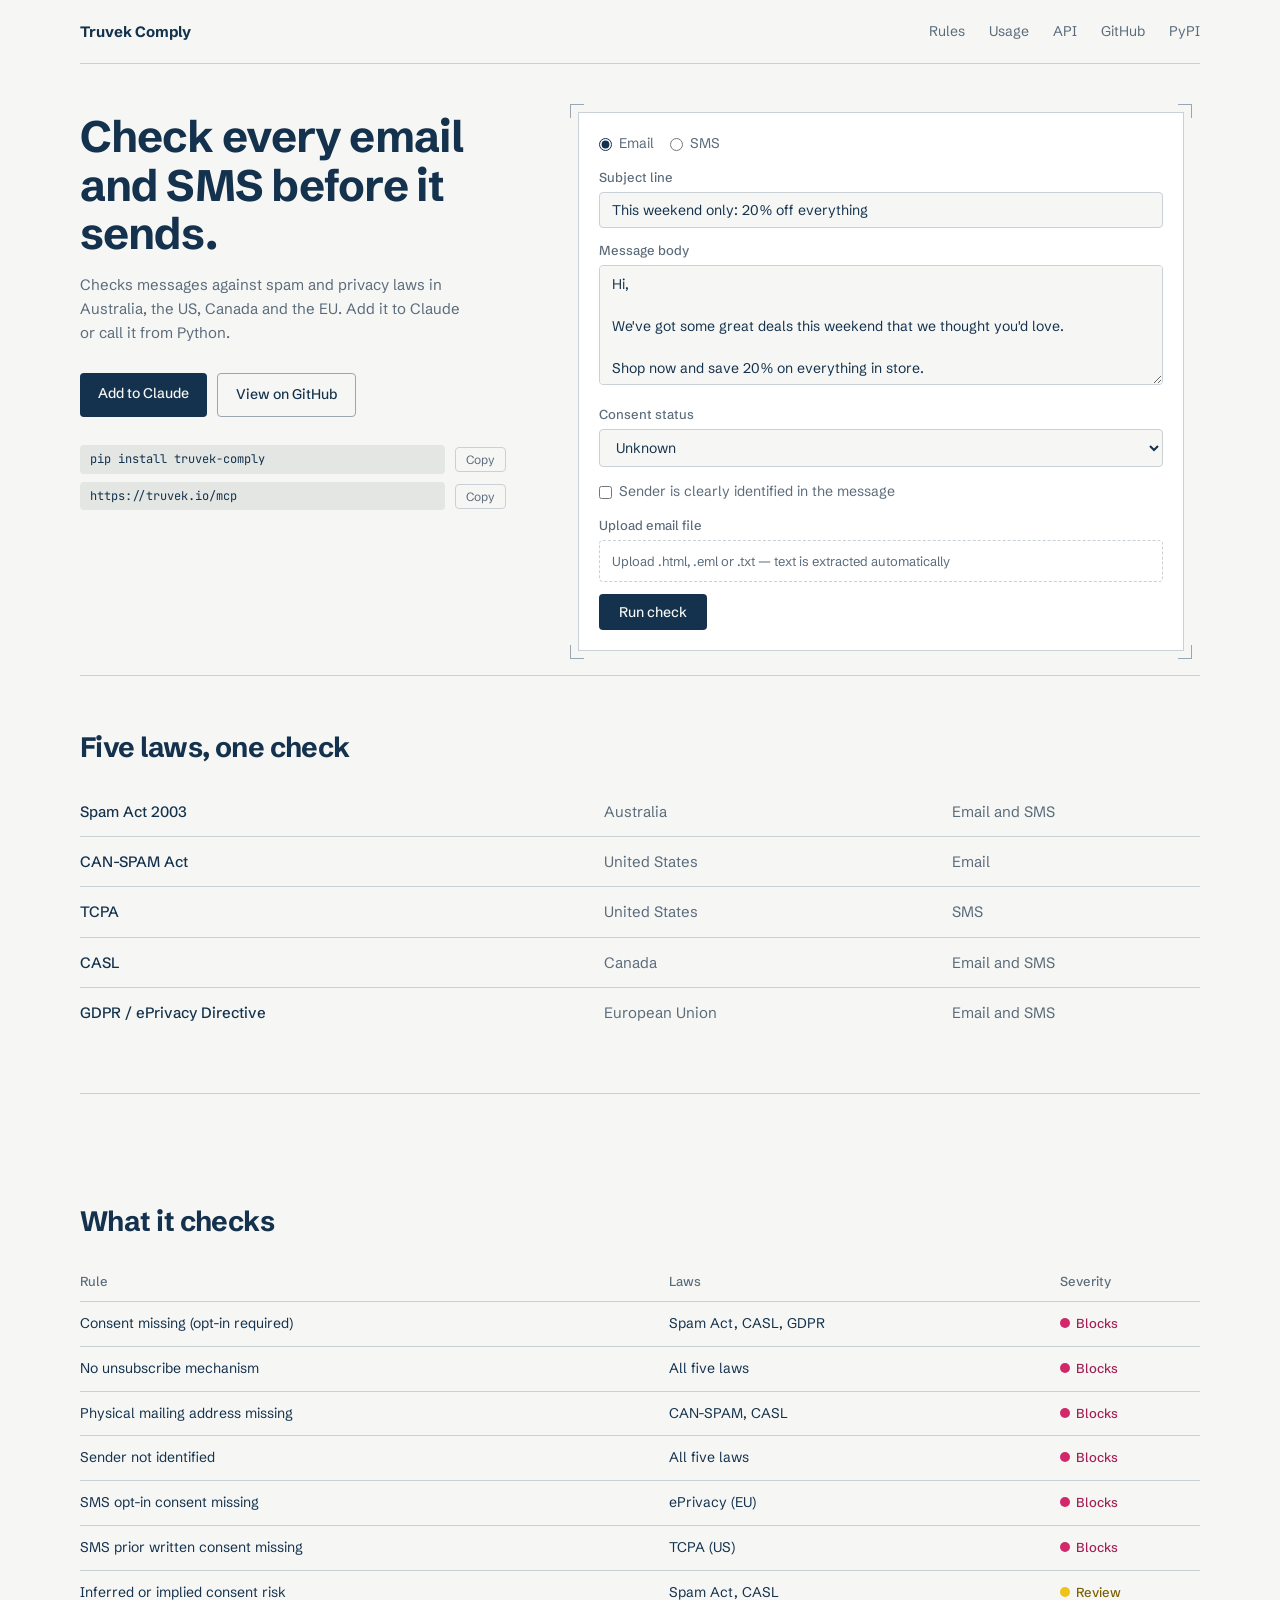
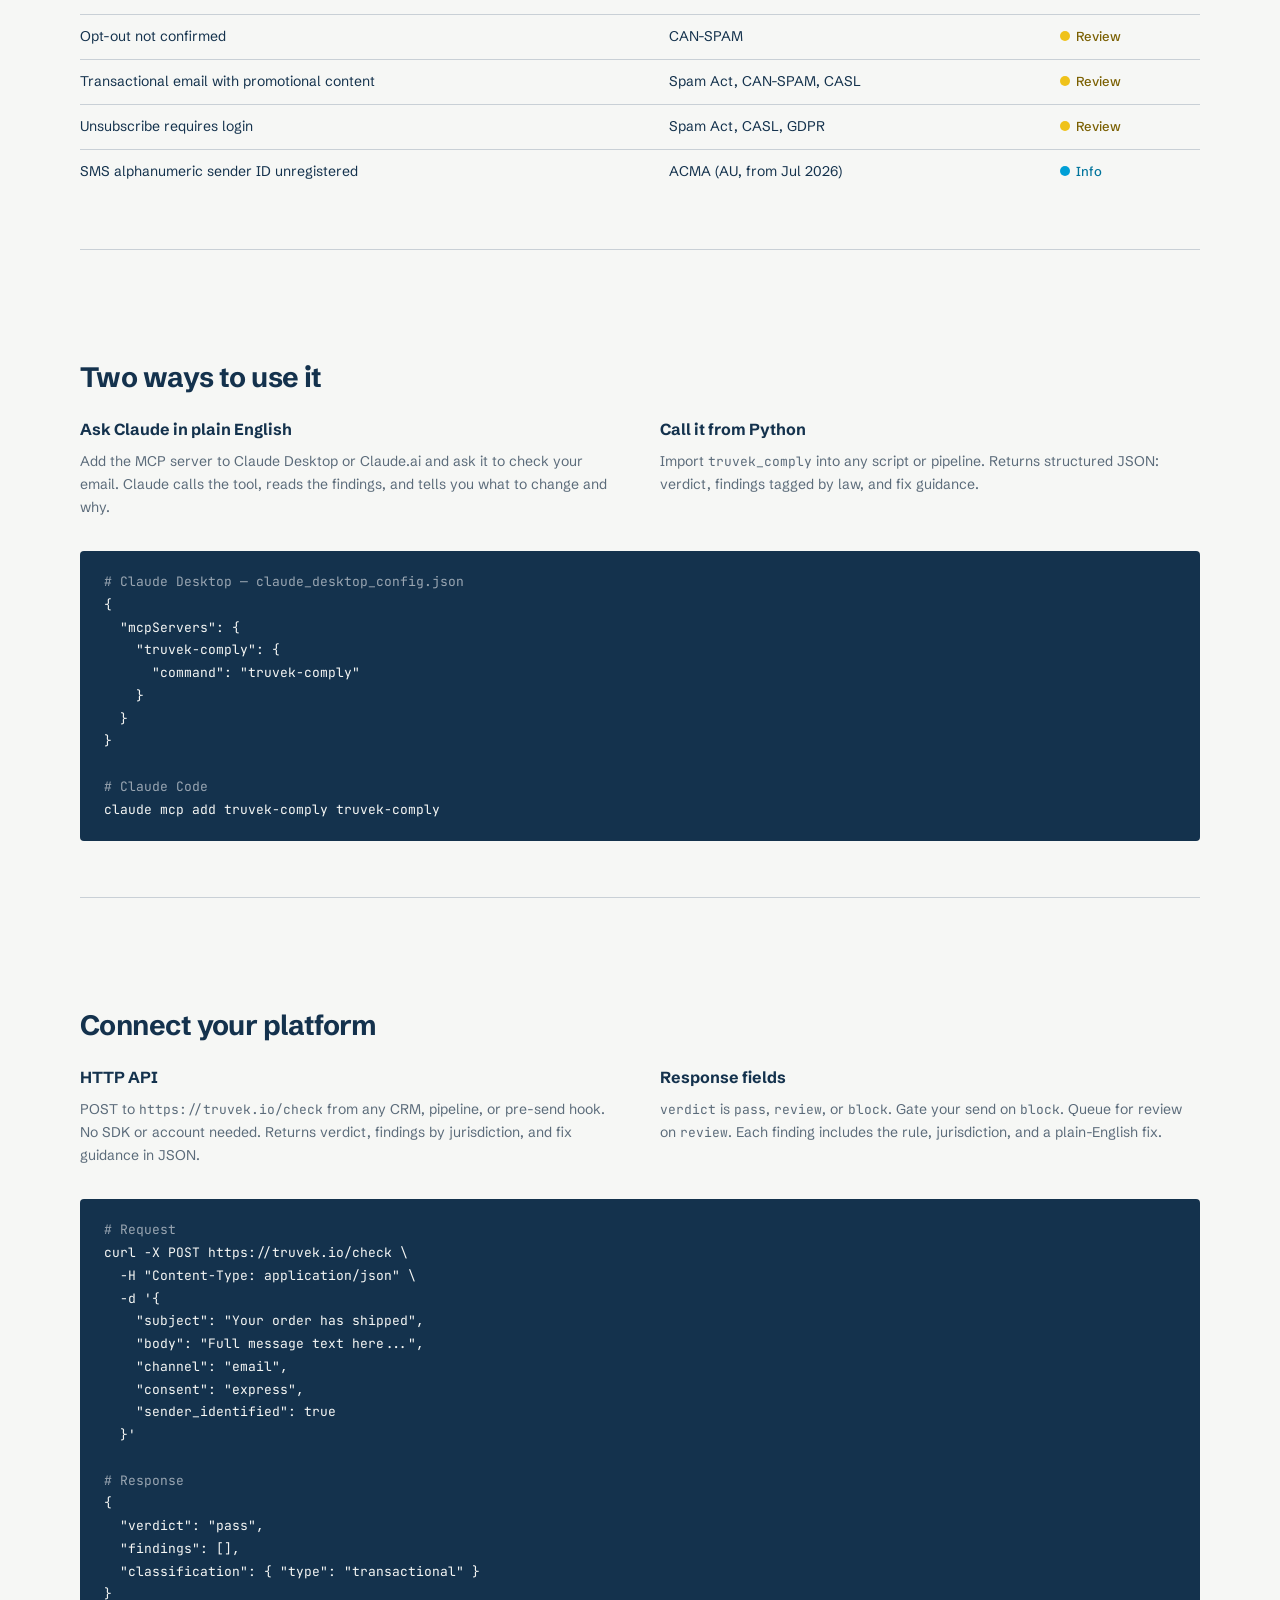
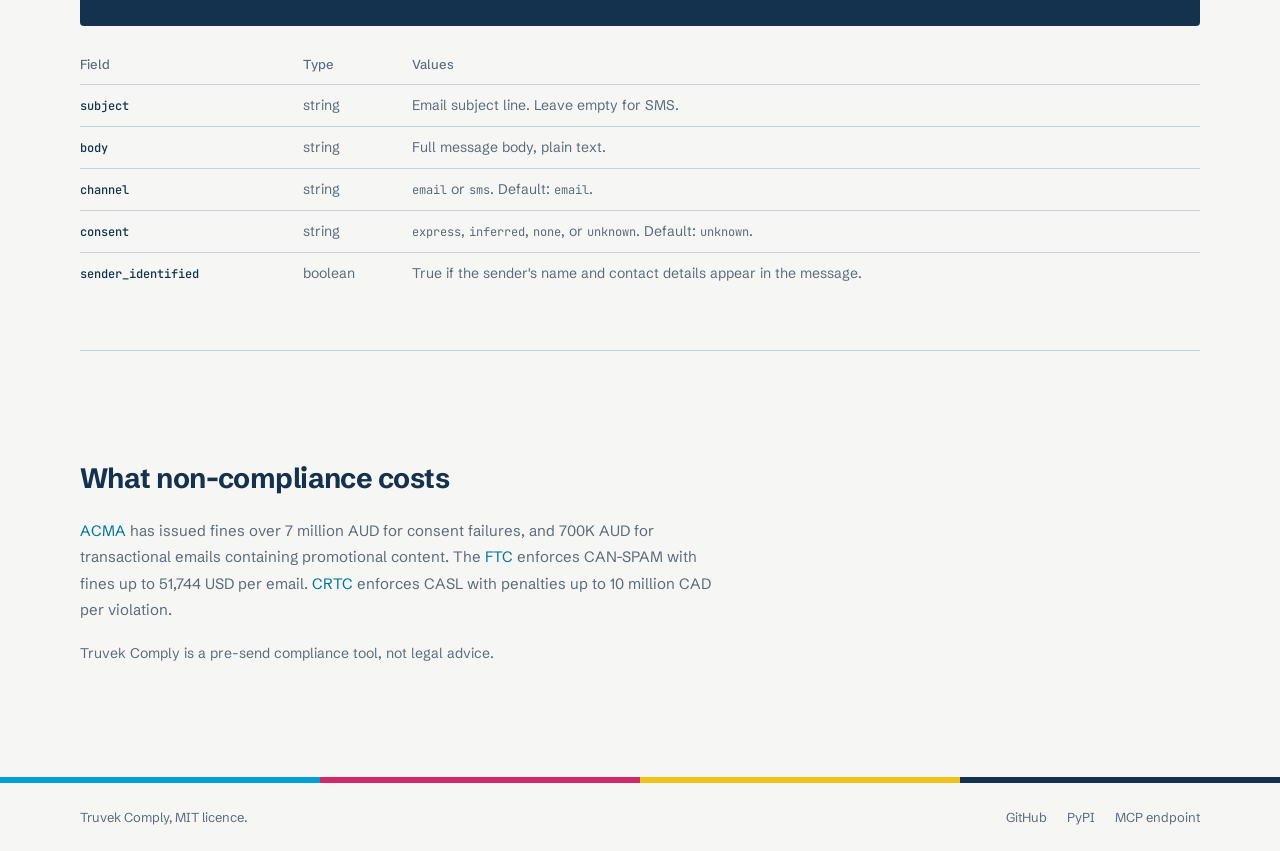
==== commit c81a2d95: "Remove CMY strip from hero checker, keep footer only Strip remains in the footer as the single appea" ====
--- a/static/index.html
+++ b/static/index.html
@@ -257,7 +257,6 @@
 
     /* CMY strip — appears here (under proof) and top of footer only */
     .cmy-strip { display: flex; height: 6px; }
-    .hero .cmy-strip { margin-top: 8px; }
     .cmy-strip span { flex: 1; }
     .cmy-cyan    { background: var(--cyan); }
     .cmy-magenta { background: var(--magenta); }
@@ -509,14 +508,6 @@
               <button class="run-btn" id="run-check">Run check</button>
             </div>
           </div>
-        </div>
-
-        <!-- CMY strip directly under proof — first of two appearances on page -->
-        <div class="cmy-strip" aria-hidden="true">
-          <span class="cmy-cyan"></span>
-          <span class="cmy-magenta"></span>
-          <span class="cmy-yellow"></span>
-          <span class="cmy-navy"></span>
         </div>
 
         <!-- findings rail -->
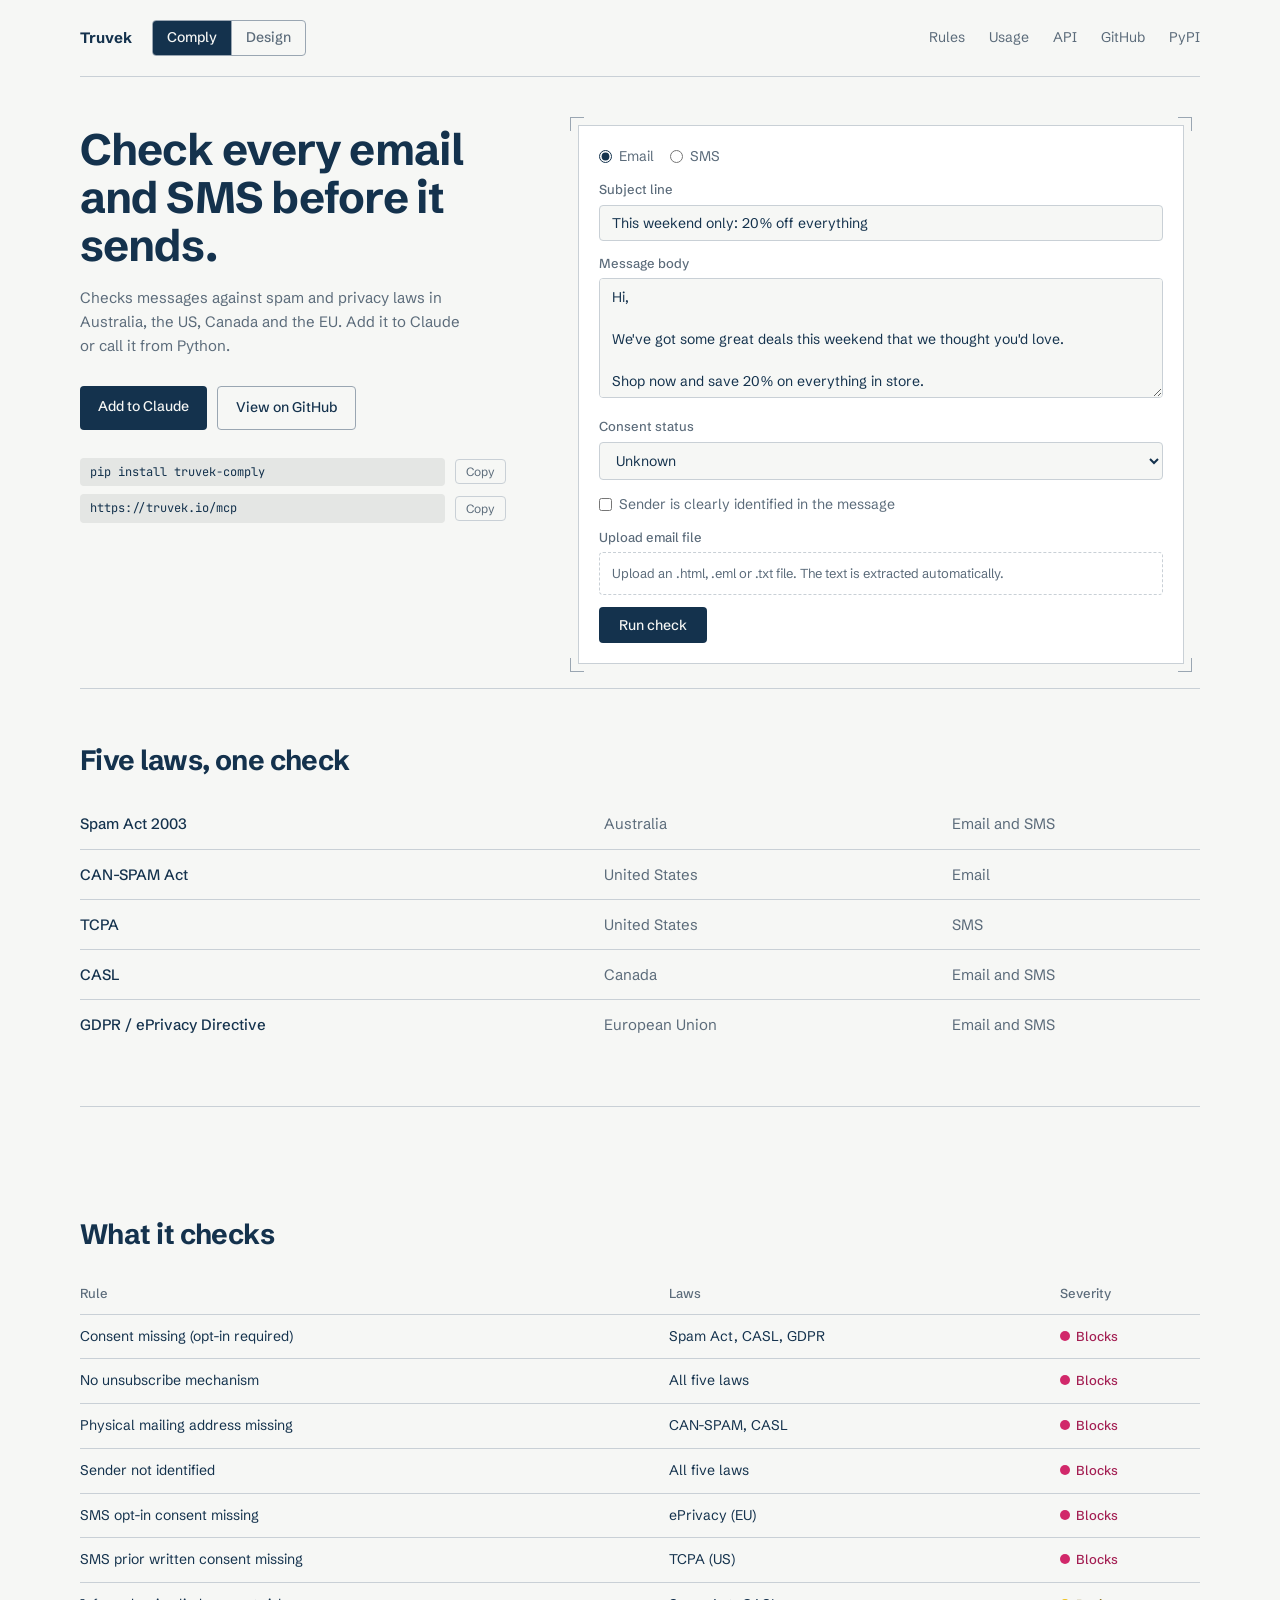
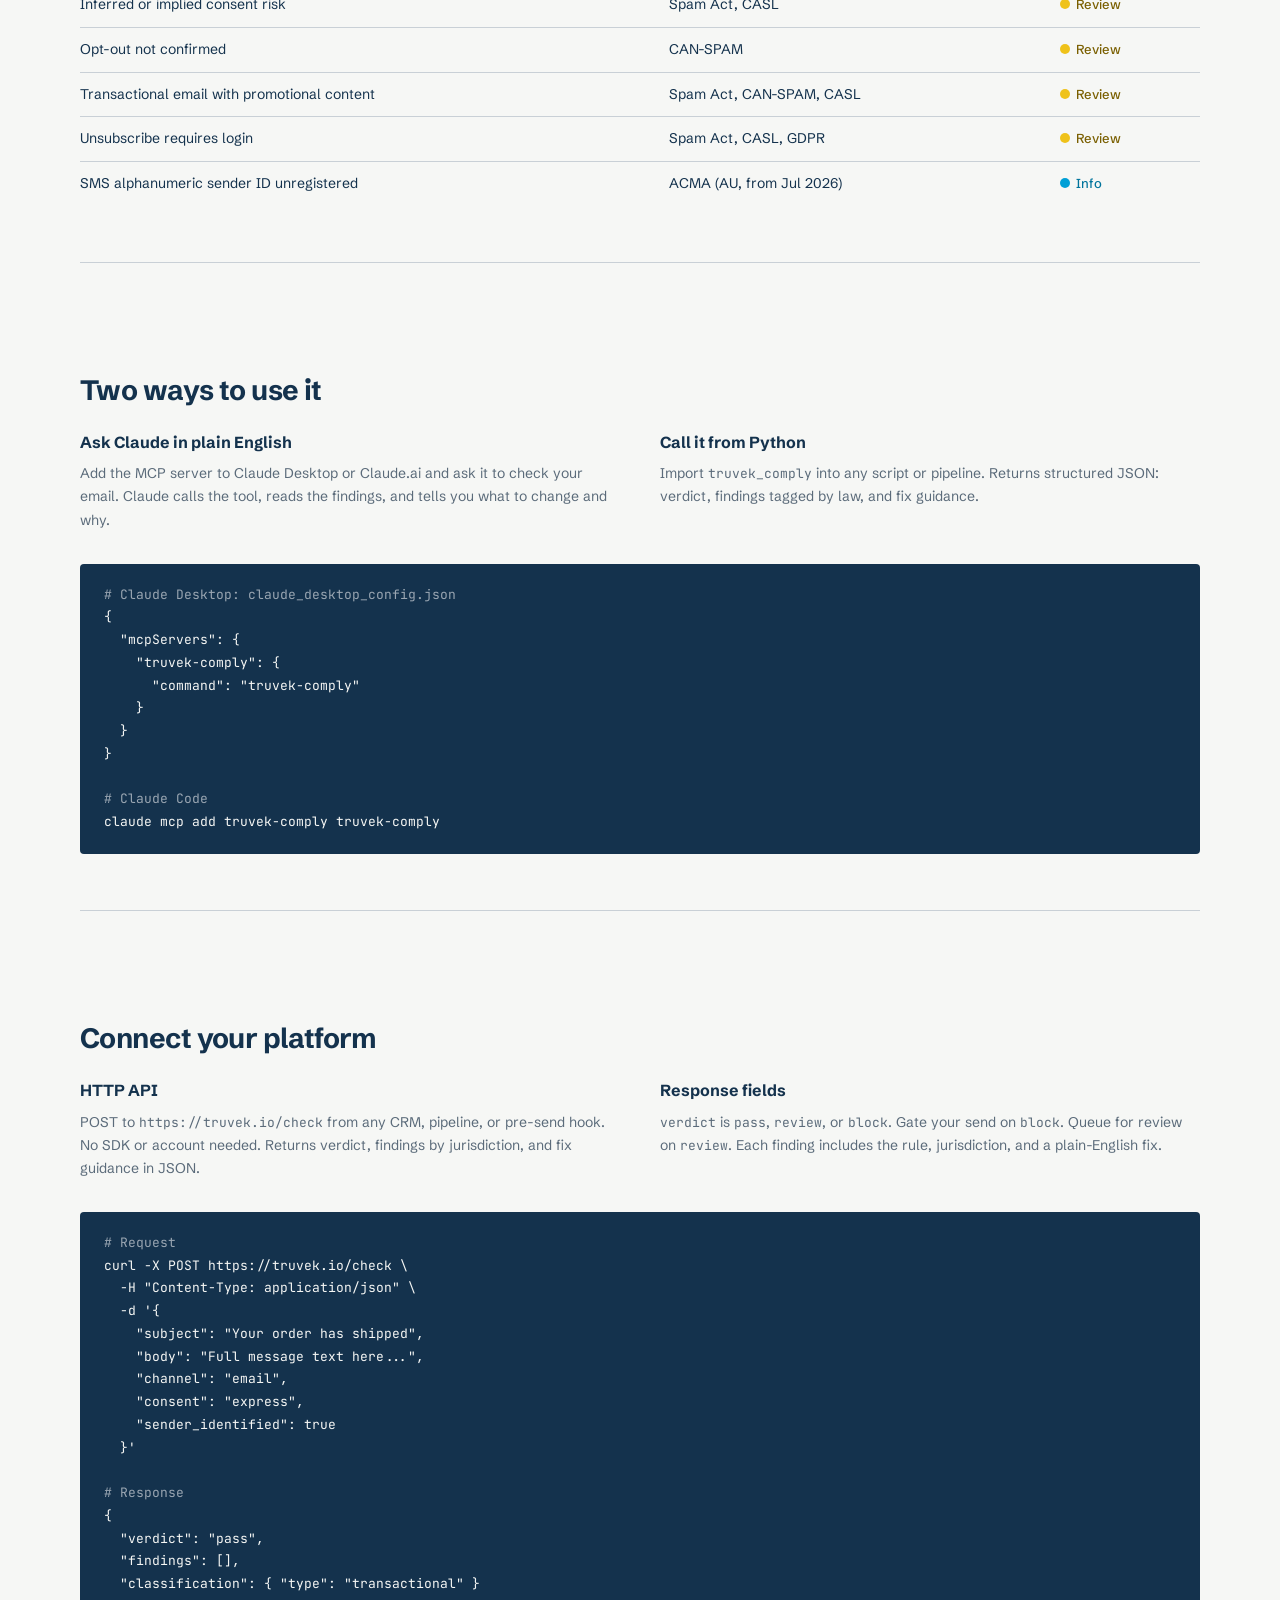
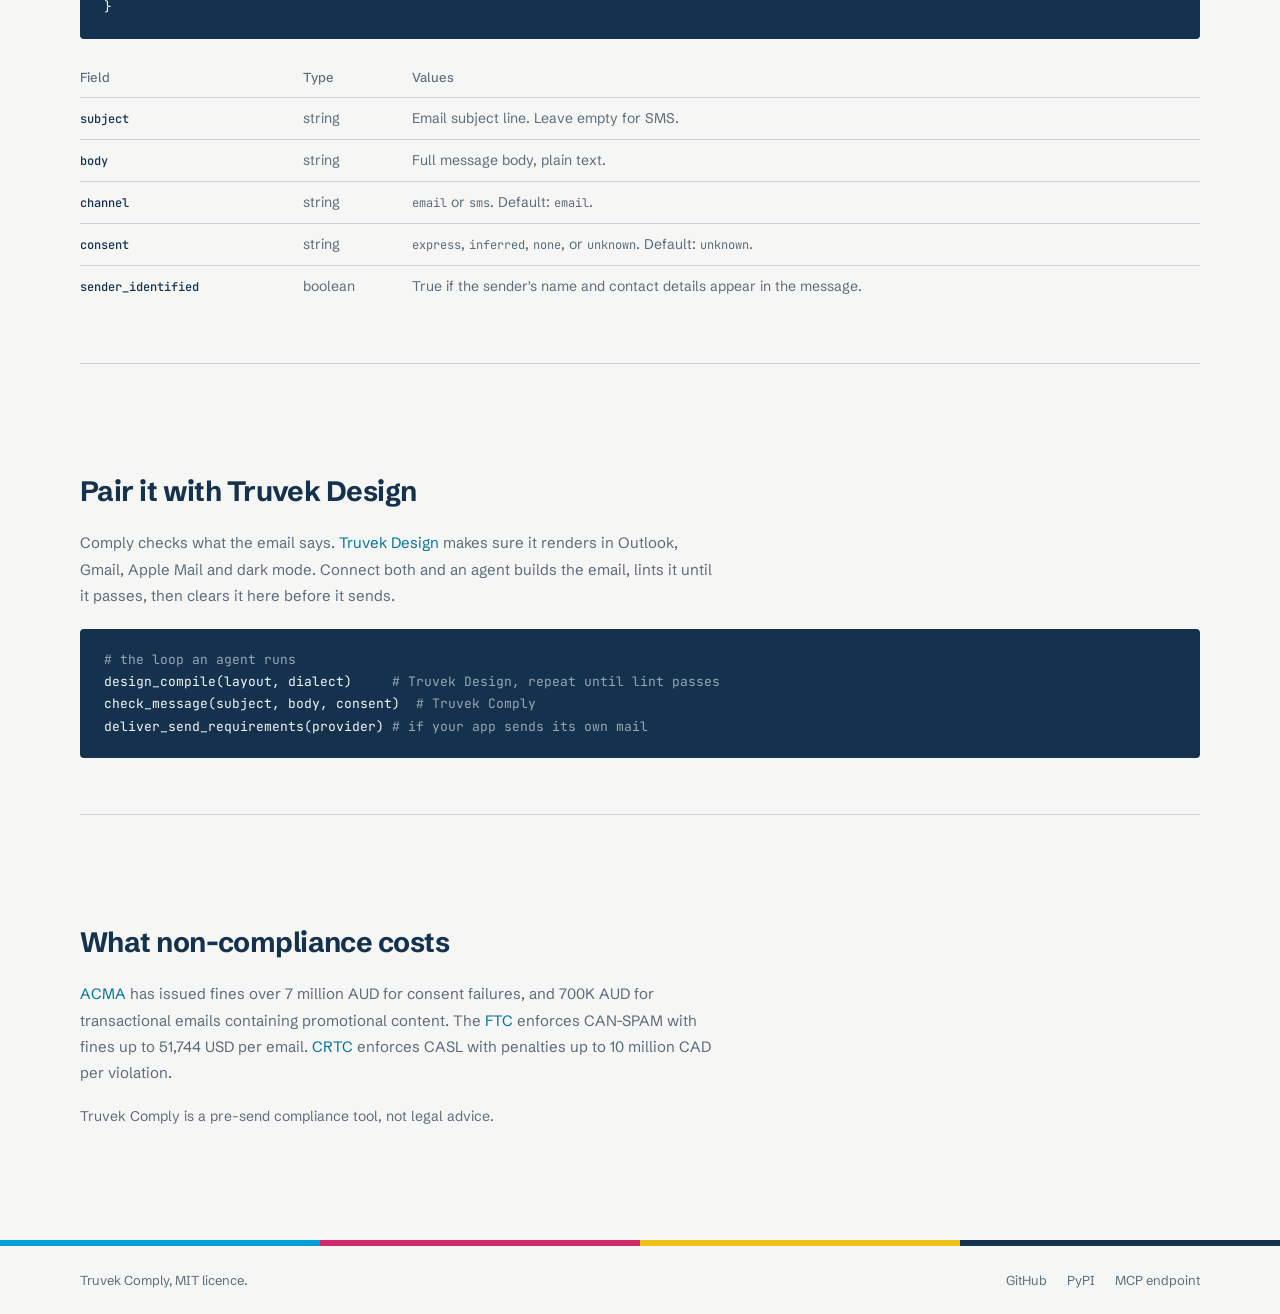
==== commit ea377e4a: "Add Truvek Design page at /design with a suite switch on both pages Built from the Design mockup's s" ====
--- a/static/index.html
+++ b/static/index.html
@@ -61,7 +61,17 @@
       padding-bottom: 20px;
     }
     .logo { font-weight: 700; font-size: 15px; color: var(--press-navy); }
-    .nav-links { display: flex; gap: 24px; font-size: 14px; }
+    .nav-inner { flex-wrap: wrap; gap: 16px; }
+    .brand { display: flex; align-items: center; gap: 20px; flex-wrap: wrap; }
+    /* suite switch: same markup and styles as static/design.html */
+    .suite { display: flex; border: 1px solid var(--rule-slate); border-radius: 4px; overflow: hidden; }
+    .suite a { padding: 6px 14px; font-size: 14px; font-weight: 500; color: var(--text-muted); }
+    .suite a + a { border-left: 1px solid var(--rule-slate); }
+    .suite a:hover { color: var(--press-navy); text-decoration: none; }
+    .suite a[aria-current="page"] { background: var(--press-navy); color: var(--proof-white); }
+    .nav-links { display: flex; gap: 24px; font-size: 14px; flex-wrap: wrap; }
+    .suite-loop { background: var(--press-navy); color: var(--proof-white); border-radius: 4px; padding: 20px 24px; font-family: 'JetBrains Mono', monospace; font-size: 13px; line-height: 1.7; overflow-x: auto; white-space: pre; margin-top: 20px; }
+    .suite-loop .c { color: var(--rule-slate); }
     .nav-links a { color: var(--text-muted); }
     .nav-links a:hover { color: var(--press-navy); text-decoration: none; }
 
@@ -78,6 +88,8 @@
     @media (max-width: 860px) {
       .hero-grid { grid-template-columns: 1fr; gap: 40px; }
     }
+    /* let grid columns shrink below their content so long code lines scroll inside their box */
+    .hero-grid > * { min-width: 0; }
 
     /* ---- hero left ---- */
     .hero-left { padding-bottom: 48px; }
@@ -328,6 +340,9 @@
     .laws-list .law-name { font-weight: 500; padding-right: 32px; white-space: nowrap; }
     .laws-list .law-region { color: var(--text-muted); padding-right: 32px; }
     .laws-list .law-channel { color: var(--text-muted); }
+    @media (max-width: 600px) {
+      .laws-list .law-name, .laws-list .law-region { padding-right: 16px; white-space: normal; }
+    }
 
     /* ---- rules table ---- */
     .rules-table { width: 100%; border-collapse: collapse; font-size: 14px; }
@@ -416,7 +431,13 @@
 <nav>
   <div class="wrap">
     <div class="nav-inner">
-      <div class="logo">Truvek Comply</div>
+      <div class="brand">
+        <a href="/" class="logo">Truvek</a>
+        <div class="suite" role="group" aria-label="Truvek products">
+          <a href="/" aria-current="page">Comply</a>
+          <a href="/design">Design</a>
+        </div>
+      </div>
       <div class="nav-links">
         <a href="#rules">Rules</a>
         <a href="#usage">Usage</a>
@@ -501,7 +522,7 @@
                 <label class="field-label">Upload email file</label>
                 <div class="paste-zone" id="paste-zone" tabindex="0" role="button" aria-label="Upload an .html, .eml or .txt email file to extract text">
                   <input type="file" accept=".html,.htm,.eml,.txt,text/html,message/rfc822,text/plain" id="file-upload" aria-hidden="true">
-                  Upload .html, .eml or .txt — text is extracted automatically
+                  Upload an .html, .eml or .txt file. The text is extracted automatically.
                   <div class="ocr-status" id="ocr-status"></div>
                 </div>
               </div>
@@ -600,7 +621,7 @@
         </div>
       </div>
       <div class="code-block">
-        <span class="code-comment"># Claude Desktop — claude_desktop_config.json</span><br>
+        <span class="code-comment"># Claude Desktop: claude_desktop_config.json</span><br>
         {<br>
         &nbsp;&nbsp;"mcpServers": {<br>
         &nbsp;&nbsp;&nbsp;&nbsp;"truvek-comply": {<br>
@@ -663,6 +684,19 @@
   </div>
 </section>
 
+<section id="suite">
+  <div class="wrap">
+    <div class="section-wrap">
+      <h2>Pair it with Truvek Design</h2>
+      <p class="stakes-text">Comply checks what the email says. <a href="/design">Truvek Design</a> makes sure it renders in Outlook, Gmail, Apple Mail and dark mode. Connect both and an agent builds the email, lints it until it passes, then clears it here before it sends.</p>
+<pre class="suite-loop"><span class="c"># the loop an agent runs</span>
+design_compile(layout, dialect)     <span class="c"># Truvek Design, repeat until lint passes</span>
+check_message(subject, body, consent)  <span class="c"># Truvek Comply</span>
+deliver_send_requirements(provider) <span class="c"># if your app sends its own mail</span></pre>
+    </div>
+  </div>
+</section>
+
 <section id="stakes">
   <div class="wrap">
     <div class="section-wrap">
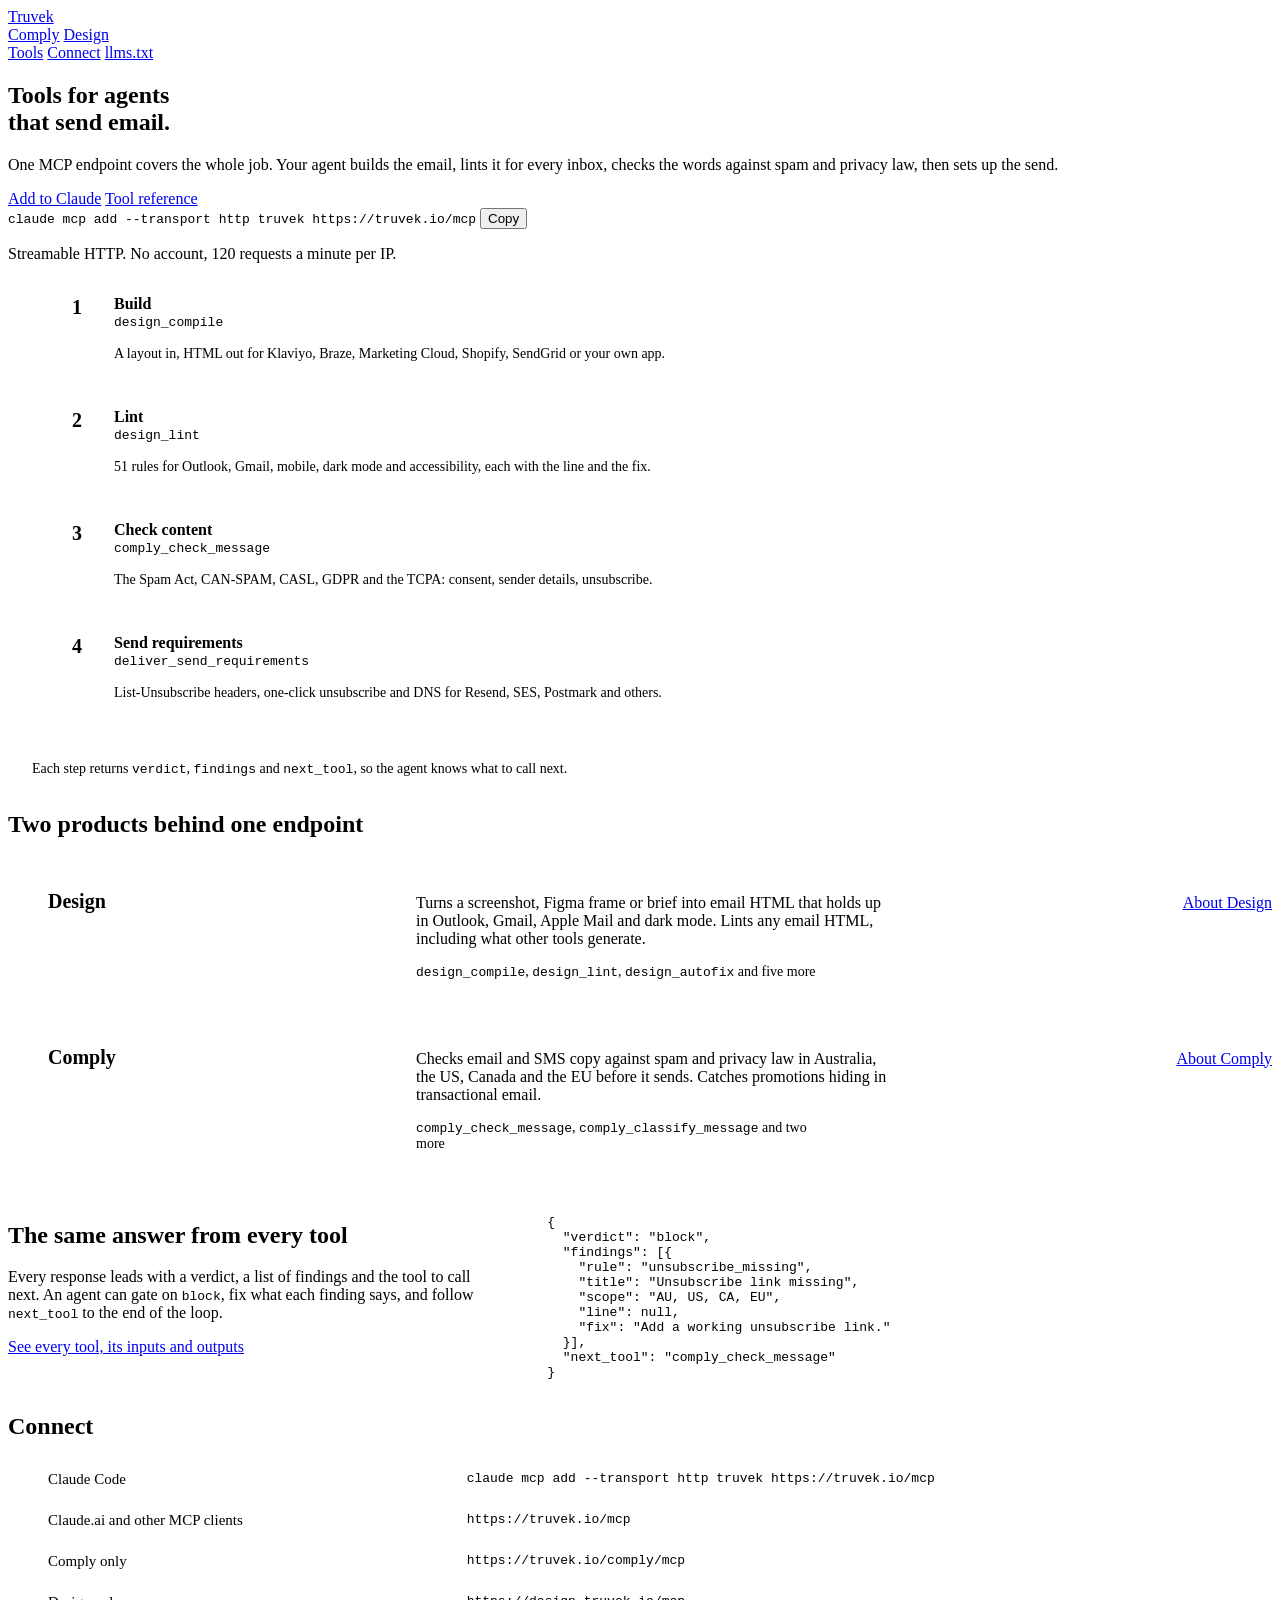
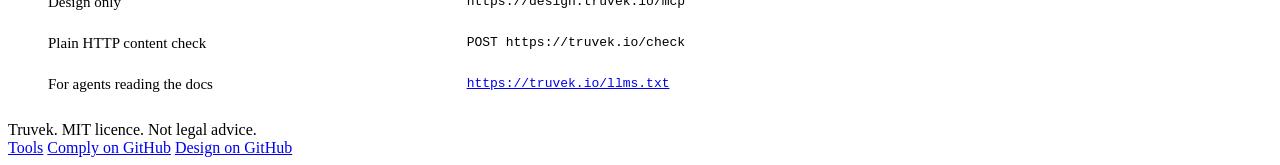
==== commit 64cd944d: "Truvek suite at the root, Comply at /comply / is now the suite: the agent loop and one HTTP install " ====
--- a/static/index.html
+++ b/static/index.html
@@ -3,953 +3,210 @@
 <head>
   <meta charset="UTF-8">
   <meta name="viewport" content="width=device-width, initial-scale=1.0">
-  <title>Truvek Comply: pre-send compliance for email and SMS</title>
-  <meta name="description" content="Checks messages against spam and privacy laws before you send. Covers Spam Act (AU), CAN-SPAM (US), CASL (CA), and GDPR (EU). Works as an MCP tool inside Claude.">
+  <title>Truvek: tools for AI agents that send email</title>
+  <meta name="description" content="One MCP endpoint for agents that send email. Build HTML that renders in every inbox, lint it, check the content against spam and privacy law, then get the send requirements for your provider.">
   <link rel="preconnect" href="https://fonts.googleapis.com">
   <link rel="preconnect" href="https://fonts.gstatic.com" crossorigin>
   <link href="https://fonts.googleapis.com/css2?family=Schibsted+Grotesk:wght@400;500;700&family=JetBrains+Mono:wght@400;500&display=swap" rel="stylesheet">
+  <link rel="stylesheet" href="/truvek.css">
   <style>
-    *, *::before, *::after { box-sizing: border-box; margin: 0; padding: 0; }
-
-    :root {
-      --proof-white: #F6F7F5;
-      --press-navy:  #14324D;
-      --rule-slate:  #9AA6B2;
-      --rule-light:  #C9D0D6;
-      --text-muted:  #5B6B7A;
-      --magenta:     #D1286A;
-      --magenta-ink: #A31E52;
-      --yellow:      #EFC21A;
-      --yellow-ink:  #7A5F00;
-      --cyan:        #009FD6;
-      --cyan-ink:    #00749C;
-    }
-
-    html { scroll-behavior: smooth; }
-
-    body {
-      background: var(--proof-white);
-      color: var(--press-navy);
-      font-family: 'Schibsted Grotesk', system-ui, sans-serif;
-      font-size: 16px;
-      line-height: 1.55;
-    }
-
-    a { color: var(--cyan-ink); text-decoration: none; }
-    a:hover { text-decoration: underline; }
-
-    *:focus-visible {
-      outline: 2px solid var(--cyan);
-      outline-offset: 2px;
-    }
-
-    @media (prefers-reduced-motion: reduce) {
-      *, *::before, *::after { transition-duration: 0.01ms !important; }
-    }
-
-    /* ---- layout ---- */
-    .wrap { max-width: 1200px; margin: 0 auto; padding: 0 40px; }
-    @media (max-width: 600px) { .wrap { padding: 0 20px; } }
-
-    /* ---- nav ---- */
-    nav { padding: 20px 0 0; }
-    .nav-inner {
-      display: flex;
-      align-items: center;
-      justify-content: space-between;
-      border-bottom: 1px solid var(--rule-light);
-      padding-bottom: 20px;
-    }
-    .logo { font-weight: 700; font-size: 15px; color: var(--press-navy); }
-    .nav-inner { flex-wrap: wrap; gap: 16px; }
-    .brand { display: flex; align-items: center; gap: 20px; flex-wrap: wrap; }
-    /* suite switch: same markup and styles as static/design.html */
-    .suite { display: flex; border: 1px solid var(--rule-slate); border-radius: 4px; overflow: hidden; }
-    .suite a { padding: 6px 14px; font-size: 14px; font-weight: 500; color: var(--text-muted); }
-    .suite a + a { border-left: 1px solid var(--rule-slate); }
-    .suite a:hover { color: var(--press-navy); text-decoration: none; }
-    .suite a[aria-current="page"] { background: var(--press-navy); color: var(--proof-white); }
-    .nav-links { display: flex; gap: 24px; font-size: 14px; flex-wrap: wrap; }
-    .suite-loop { background: var(--press-navy); color: var(--proof-white); border-radius: 4px; padding: 20px 24px; font-family: 'JetBrains Mono', monospace; font-size: 13px; line-height: 1.7; overflow-x: auto; white-space: pre; margin-top: 20px; }
-    .suite-loop .c { color: var(--rule-slate); }
-    .nav-links a { color: var(--text-muted); }
-    .nav-links a:hover { color: var(--press-navy); text-decoration: none; }
-
-    /* ---- hero ---- */
-    .hero { padding: 48px 0 0; }
-    .hero-grid {
-      display: grid;
-      grid-template-columns: 2fr 3fr;
-      gap: 56px;
-      align-items: start;
-      border-bottom: 1px solid var(--rule-light);
-      padding-bottom: 0;
-    }
-    @media (max-width: 860px) {
-      .hero-grid { grid-template-columns: 1fr; gap: 40px; }
-    }
-    /* let grid columns shrink below their content so long code lines scroll inside their box */
-    .hero-grid > * { min-width: 0; }
-
-    /* ---- hero left ---- */
-    .hero-left { padding-bottom: 48px; }
-
-    h1 {
-      font-size: 44px;
-      font-weight: 700;
-      letter-spacing: -0.02em;
-      line-height: 1.1;
-      margin-bottom: 16px;
-      max-width: 420px;
-    }
-    .hero-sub {
-      font-size: 15px;
-      color: var(--text-muted);
-      max-width: 380px;
-      margin-bottom: 28px;
-      line-height: 1.6;
-    }
-    .btn-row { display: flex; gap: 10px; flex-wrap: wrap; margin-bottom: 28px; }
-
-    .btn-primary {
-      display: inline-block;
-      background: var(--press-navy);
-      color: var(--proof-white);
-      font-family: inherit;
-      font-weight: 500;
-      font-size: 14px;
-      padding: 10px 18px;
-      border: none;
-      border-radius: 4px;
-      cursor: pointer;
-      text-decoration: none;
-      transition: opacity 0.12s;
-    }
-    .btn-primary:hover { opacity: 0.85; text-decoration: none; color: var(--proof-white); }
-
-    .btn-secondary {
-      display: inline-block;
-      background: transparent;
-      color: var(--press-navy);
-      font-family: inherit;
-      font-weight: 500;
-      font-size: 14px;
-      padding: 10px 18px;
-      border: 1px solid var(--rule-slate);
-      border-radius: 4px;
-      cursor: pointer;
-      text-decoration: none;
-      transition: border-color 0.12s;
-    }
-    .btn-secondary:hover { border-color: var(--press-navy); text-decoration: none; color: var(--press-navy); }
-
-    .install-lines { display: flex; flex-direction: column; gap: 8px; }
-    .install-line {
-      display: flex;
-      align-items: center;
-      gap: 10px;
-    }
-    .install-code {
-      font-family: 'JetBrains Mono', monospace;
-      font-size: 12px;
-      color: var(--press-navy);
-      background: #E4E6E4;
-      padding: 5px 10px;
-      border-radius: 4px;
-      flex: 1;
-    }
-    .copy-btn {
-      font-family: inherit;
-      font-size: 12px;
-      color: var(--text-muted);
-      background: none;
-      border: 1px solid var(--rule-light);
-      border-radius: 4px;
-      padding: 4px 10px;
-      cursor: pointer;
-      transition: color 0.12s, border-color 0.12s;
-      white-space: nowrap;
-    }
-    .copy-btn:hover { color: var(--press-navy); border-color: var(--rule-slate); }
-    .copy-btn.copied { color: var(--cyan-ink); border-color: var(--cyan); }
-
-    /* ---- hero right: proof checker ---- */
-    .hero-right { padding-bottom: 24px; }
-
-    /* crop marks */
-    .proof-wrap {
-      position: relative;
-      margin: 0 16px;
-    }
-    .cm {
-      position: absolute;
-      width: 14px;
-      height: 14px;
-    }
-    .cm-tl { top: -8px; left: -8px; border-top: 1px solid var(--rule-slate); border-left: 1px solid var(--rule-slate); }
-    .cm-tr { top: -8px; right: -8px; border-top: 1px solid var(--rule-slate); border-right: 1px solid var(--rule-slate); }
-    .cm-bl { bottom: -8px; left: -8px; border-bottom: 1px solid var(--rule-slate); border-left: 1px solid var(--rule-slate); }
-    .cm-br { bottom: -8px; right: -8px; border-bottom: 1px solid var(--rule-slate); border-right: 1px solid var(--rule-slate); }
-
-    .proof-inner {
-      border: 1px solid var(--rule-light);
-      border-radius: 0;
-      background: #fff;
-      padding: 20px;
-    }
-
-    .proof-controls { display: flex; flex-direction: column; gap: 12px; }
-
-    .channel-row { display: flex; gap: 16px; }
-    .channel-opt {
-      display: flex;
-      align-items: center;
-      gap: 7px;
-      font-size: 14px;
-      color: var(--text-muted);
-      cursor: pointer;
-    }
-    .channel-opt input { accent-color: var(--press-navy); }
-
-    .field-label {
-      display: block;
-      font-size: 13px;
-      font-weight: 500;
-      color: var(--text-muted);
-      margin-bottom: 5px;
-    }
-
-    .proof-input, .proof-textarea {
-      width: 100%;
-      background: var(--proof-white);
-      border: 1px solid var(--rule-light);
-      border-radius: 4px;
-      color: var(--press-navy);
-      font-family: inherit;
-      font-size: 14px;
-      padding: 8px 12px;
-      outline: none;
-      transition: border-color 0.12s;
-    }
-    .proof-input:focus, .proof-textarea:focus { border-color: var(--rule-slate); }
-    .proof-textarea { min-height: 120px; resize: vertical; line-height: 1.5; }
-
-    /* paste zone */
-    .paste-zone {
-      border: 1px dashed var(--rule-light);
-      border-radius: 4px;
-      padding: 10px 12px;
-      font-size: 13px;
-      color: var(--text-muted);
-      cursor: pointer;
-      position: relative;
-      transition: border-color 0.12s;
-    }
-    .paste-zone:hover { border-color: var(--rule-slate); }
-    .paste-zone input[type="file"] {
-      position: absolute; inset: 0; opacity: 0; cursor: pointer; width: 100%; height: 100%;
-    }
-    .ocr-status { font-size: 12px; color: var(--text-muted); margin-top: 4px; display: none; }
-
-    .run-btn {
-      align-self: flex-start;
-      background: var(--press-navy);
-      color: var(--proof-white);
-      font-family: inherit;
-      font-weight: 500;
-      font-size: 14px;
-      padding: 9px 20px;
-      border: none;
-      border-radius: 4px;
-      cursor: pointer;
-      transition: opacity 0.12s;
-    }
-    .run-btn:hover { opacity: 0.85; }
-    .run-btn:disabled { opacity: 0.5; cursor: not-allowed; }
-
-    /* CMY strip — appears here (under proof) and top of footer only */
-    .cmy-strip { display: flex; height: 6px; }
-    .cmy-strip span { flex: 1; }
-    .cmy-cyan    { background: var(--cyan); }
-    .cmy-magenta { background: var(--magenta); }
-    .cmy-yellow  { background: var(--yellow); }
-    .cmy-navy    { background: var(--press-navy); }
-
-    /* findings rail */
-    .findings-rail {
-      padding: 16px 0 20px;
-      display: none;
-    }
-    .verdict-row {
-      display: flex;
-      align-items: center;
-      gap: 10px;
-      padding-bottom: 12px;
-      border-bottom: 1px solid var(--rule-light);
-      margin-bottom: 12px;
-    }
-    .verdict-word {
-      font-size: 14px;
-      font-weight: 700;
-    }
-    .verdict-pass   { color: var(--cyan-ink); }
-    .verdict-review { color: var(--yellow-ink); }
-    .verdict-block  { color: var(--magenta-ink); }
-    .result-class   { font-size: 13px; color: var(--text-muted); }
-
-    .finding {
-      padding: 10px 0;
-      border-bottom: 1px solid var(--rule-light);
-    }
-    .finding:last-child { border-bottom: none; }
-    .finding-num  { font-size: 11px; font-weight: 700; color: var(--rule-slate); margin-bottom: 3px; }
-    .finding-title { font-size: 14px; font-weight: 700; margin-bottom: 3px; }
-    .finding-why   { font-size: 13px; color: var(--text-muted); margin-bottom: 3px; }
-    .finding-fix   { font-size: 13px; color: var(--text-muted); }
-    .finding-fix strong { color: var(--press-navy); font-weight: 500; }
-
-    .finding-block .finding-title  { color: var(--magenta-ink); }
-    .finding-review .finding-title { color: var(--yellow-ink); }
-    .finding-info .finding-title   { color: var(--cyan-ink); }
-
-    .clear-to-send { font-size: 14px; font-weight: 700; color: var(--cyan-ink); padding: 8px 0; }
-    .check-error   { font-size: 14px; color: var(--magenta-ink); padding: 8px 0; }
-
-    /* ---- sections ---- */
-    section { padding: 56px 0; }
-    .section-wrap { border-bottom: 1px solid var(--rule-light); padding-bottom: 56px; }
-    section:last-of-type .section-wrap { border-bottom: none; }
-
-    h2 {
-      font-size: 28px;
-      font-weight: 700;
-      letter-spacing: -0.02em;
-      line-height: 1.1;
-      margin-bottom: 24px;
-    }
-    h3 { font-size: 16px; font-weight: 700; margin-bottom: 8px; }
-
-    /* ---- laws list ---- */
-    .laws-list { width: 100%; border-collapse: collapse; font-size: 15px; }
-    .laws-list td {
-      padding: 13px 0;
-      border-bottom: 1px solid var(--rule-light);
-      vertical-align: top;
-    }
-    .laws-list tr:last-child td { border-bottom: none; }
-    .laws-list .law-name { font-weight: 500; padding-right: 32px; white-space: nowrap; }
-    .laws-list .law-region { color: var(--text-muted); padding-right: 32px; }
-    .laws-list .law-channel { color: var(--text-muted); }
-    @media (max-width: 600px) {
-      .laws-list .law-name, .laws-list .law-region { padding-right: 16px; white-space: normal; }
-    }
-
-    /* ---- rules table ---- */
-    .rules-table { width: 100%; border-collapse: collapse; font-size: 14px; }
-    .rules-table th {
-      text-align: left;
-      font-size: 13px;
-      font-weight: 500;
-      color: var(--text-muted);
-      padding: 10px 12px 10px 0;
-      border-bottom: 1px solid var(--rule-light);
-    }
-    .rules-table td {
-      padding: 11px 12px 11px 0;
-      border-bottom: 1px solid var(--rule-light);
-      vertical-align: middle;
-    }
-    .rules-table tr:last-child td { border-bottom: none; }
-    .sev {
-      display: inline-flex;
-      align-items: center;
-      gap: 6px;
-      font-size: 13px;
-      white-space: nowrap;
-    }
-    .sev-dot {
-      width: 10px;
-      height: 10px;
-      border-radius: 50%;
-      flex-shrink: 0;
-    }
-    .sev-block  .sev-dot { background: var(--magenta); }
-    .sev-block  .sev-word { color: var(--magenta-ink); font-weight: 500; }
-    .sev-review .sev-dot { background: var(--yellow); }
-    .sev-review .sev-word { color: var(--yellow-ink); font-weight: 500; }
-    .sev-info   .sev-dot { background: var(--cyan); }
-    .sev-info   .sev-word { color: var(--cyan-ink); font-weight: 500; }
-
-    /* ---- usage ---- */
-    .two-col { display: grid; grid-template-columns: 1fr 1fr; gap: 40px; margin-bottom: 32px; }
-    @media (max-width: 600px) { .two-col { grid-template-columns: 1fr; } }
-    .two-col p { font-size: 14px; color: var(--text-muted); line-height: 1.65; margin-top: 6px; }
-
-    .code-block {
-      background: var(--press-navy);
-      color: var(--proof-white);
-      border-radius: 4px;
-      padding: 20px 24px;
-      font-family: 'JetBrains Mono', monospace;
-      font-size: 13px;
-      line-height: 1.75;
-      overflow-x: auto;
-    }
-    .code-comment { color: var(--rule-slate); }
-
-    /* ---- api ---- */
-    .api-params { width: 100%; border-collapse: collapse; font-size: 14px; margin-top: 28px; }
-    .api-params th { text-align: left; font-weight: 500; color: var(--text-muted); font-size: 13px; padding: 0 12px 10px 0; border-bottom: 1px solid var(--rule-light); }
-    .api-params td { padding: 10px 12px 10px 0; border-bottom: 1px solid var(--rule-light); vertical-align: top; color: var(--text-muted); line-height: 1.5; }
-    .api-params td:first-child { color: var(--press-navy); font-weight: 500; white-space: nowrap; }
-    .api-params td code, .api-params th code { font-family: 'JetBrains Mono', monospace; font-size: 12px; }
-    .api-params tr:last-child td { border-bottom: none; }
-
-    /* ---- stakes ---- */
-    .stakes-text { font-size: 15px; color: var(--text-muted); max-width: 640px; line-height: 1.75; }
-    .stakes-text a { color: var(--cyan-ink); }
-    .disclaimer { font-size: 14px; color: var(--text-muted); margin-top: 20px; }
-
-    /* ---- footer ---- */
-    footer { padding: 0; }
-    .foot-inner {
-      display: flex;
-      align-items: center;
-      justify-content: space-between;
-      flex-wrap: wrap;
-      gap: 12px;
-      padding: 24px 0;
-    }
-    .foot-copy { font-size: 13px; color: var(--text-muted); }
-    .foot-links { display: flex; gap: 20px; font-size: 13px; }
-    .foot-links a { color: var(--text-muted); }
-    .foot-links a:hover { color: var(--press-navy); }
+    h1 { max-width: 16ch; }
+    .install { margin-bottom: 8px; }
+    .install-line .install-code { flex: 1 1 280px; }
+
+    /* the loop: a real sequence, so the steps are numbered */
+    .steps { list-style: none; counter-reset: step; }
+    .steps li { counter-increment: step; display: grid; grid-template-columns: 28px 1fr; gap: 2px 14px; padding: 16px 24px; }
+    .steps li + li { border-top: 1px solid var(--rule-light); }
+    .steps li::before { content: counter(step); grid-row: span 3; font-weight: 700; font-size: 20px; line-height: 1.2; }
+    .steps h3 { font-size: 16px; font-weight: 700; margin: 0; }
+    .steps code { font-size: 13px; color: var(--cyan-ink); overflow-wrap: anywhere; }
+    .steps p { font-size: 14px; color: var(--text-muted); }
+    .proof-foot { font-size: 14px; color: var(--text-muted); padding: 14px 24px; border-top: 1px solid var(--rule-light); }
+    .proof-foot code { font-size: 13px; color: var(--press-navy); }
+
+    /* products: plain rows, not cards */
+    .products { list-style: none; }
+    .products li { display: grid; grid-template-columns: 1fr 2fr 9rem; gap: 24px; align-items: baseline; padding: 20px 0; border-top: 1px solid var(--rule-light); }
+    .products li > * { min-width: 0; }
+    .products li > a { justify-self: end; }
+    .products h3 { font-size: 20px; font-weight: 700; margin: 0; }
+    .products p { color: var(--text-muted); max-width: 60ch; }
+    .products .tools-line { font-size: 14px; margin-top: 6px; }
+    .products .tools-line code { font-size: 13px; color: var(--press-navy); }
+    @media (max-width: 760px) { .products li { grid-template-columns: 1fr; gap: 6px; } .products li > a { justify-self: start; } }
+
+    .connect { list-style: none; }
+    .connect li { display: grid; grid-template-columns: 1fr 2fr; gap: 16px; padding: 12px 0; border-top: 1px solid var(--rule-light); }
+    .connect li > * { min-width: 0; }
+    .connect code { font-size: 13px; overflow-wrap: anywhere; }
+    .connect span { color: var(--text-muted); font-size: 15px; }
+    @media (max-width: 700px) { .connect li { grid-template-columns: 1fr; gap: 2px; } }
+    .shape-grid { display: grid; grid-template-columns: 2fr 3fr; gap: 56px; align-items: start; }
+    .shape-grid > * { min-width: 0; }
+    @media (max-width: 860px) { .shape-grid { grid-template-columns: 1fr; gap: 24px; } }
   </style>
 </head>
 <body>
 
-<nav>
+<nav class="site" aria-label="Main">
   <div class="wrap">
     <div class="nav-inner">
       <div class="brand">
-        <a href="/" class="logo">Truvek</a>
+        <a href="/" class="logo" aria-current="page">Truvek</a>
         <div class="suite" role="group" aria-label="Truvek products">
-          <a href="/" aria-current="page">Comply</a>
+          <a href="/comply">Comply</a>
           <a href="/design">Design</a>
         </div>
       </div>
       <div class="nav-links">
-        <a href="#rules">Rules</a>
-        <a href="#usage">Usage</a>
-        <a href="#api">API</a>
-        <a href="https://github.com/Truckling/truvek-comply">GitHub</a>
-        <a href="https://pypi.org/project/truvek-comply/">PyPI</a>
+        <a href="/tools">Tools</a>
+        <a href="#connect">Connect</a>
+        <a href="/llms.txt">llms.txt</a>
       </div>
     </div>
   </div>
 </nav>
 
+<main>
 <section class="hero">
   <div class="wrap">
     <div class="hero-grid">
-
-      <!-- left: headline + CTAs -->
-      <div class="hero-left">
-        <h1>Check every email and SMS before it sends.</h1>
-        <p class="hero-sub">Checks messages against spam and privacy laws in Australia, the US, Canada and the EU. Add it to Claude or call it from Python.</p>
+      <div>
+        <h1>Tools for agents that send email.</h1>
+        <p class="lede">One MCP endpoint covers the whole job. Your agent builds the email, lints it for every inbox, checks the words against spam and privacy law, then sets up the send.</p>
         <div class="btn-row">
           <a href="https://claude.ai/settings/integrations?url=https%3A%2F%2Ftruvek.io%2Fmcp" class="btn-primary">Add to Claude</a>
-          <a href="https://github.com/Truckling/truvek-comply" class="btn-secondary">View on GitHub</a>
-        </div>
-        <div class="install-lines">
+          <a href="/tools" class="btn-secondary">Tool reference</a>
+        </div>
+        <div class="install">
           <div class="install-line">
-            <code class="install-code" id="copy-pip">pip install truvek-comply</code>
-            <button class="copy-btn" data-copy="pip install truvek-comply">Copy</button>
+            <code class="install-code">claude mcp add --transport http truvek https://truvek.io/mcp</code>
+            <button class="copy-btn" type="button" data-copy="claude mcp add --transport http truvek https://truvek.io/mcp">Copy</button>
           </div>
-          <div class="install-line">
-            <code class="install-code" id="copy-url">https://truvek.io/mcp</code>
-            <button class="copy-btn" data-copy="https://truvek.io/mcp">Copy</button>
-          </div>
-        </div>
-      </div>
-
-      <!-- right: live checker as proof -->
-      <div class="hero-right">
-        <div class="proof-wrap">
-          <span class="cm cm-tl" aria-hidden="true"></span>
-          <span class="cm cm-tr" aria-hidden="true"></span>
-          <span class="cm cm-bl" aria-hidden="true"></span>
-          <span class="cm cm-br" aria-hidden="true"></span>
-          <div class="proof-inner">
-            <div class="proof-controls">
-              <div class="channel-row" role="group" aria-label="Message channel">
-                <label class="channel-opt">
-                  <input type="radio" name="channel" value="email" checked> Email
-                </label>
-                <label class="channel-opt">
-                  <input type="radio" name="channel" value="sms"> SMS
-                </label>
-              </div>
-              <div id="subject-wrap">
-                <label class="field-label" for="demo-subject">Subject line</label>
-                <input type="text" id="demo-subject" class="proof-input" value="This weekend only: 20% off everything">
-              </div>
-              <div>
-                <label class="field-label" for="demo-body">Message body</label>
-                <textarea id="demo-body" class="proof-textarea">Hi,
-
-We've got some great deals this weekend that we thought you'd love.
-
-Shop now and save 20% on everything in store.
-
-The Marketing Team</textarea>
-              </div>
-              <div>
-                <label class="field-label" for="demo-consent">Consent status</label>
-                <select id="demo-consent" class="proof-input">
-                  <option value="unknown">Unknown</option>
-                  <option value="express">Express (opted in)</option>
-                  <option value="inferred">Inferred (existing customer)</option>
-                  <option value="none">None</option>
-                </select>
-              </div>
-              <div>
-                <label class="channel-opt" style="margin-top:2px">
-                  <input type="checkbox" id="demo-sender" style="accent-color:var(--press-navy)"> Sender is clearly identified in the message
-                </label>
-              </div>
-              <div>
-                <label class="field-label">Upload email file</label>
-                <div class="paste-zone" id="paste-zone" tabindex="0" role="button" aria-label="Upload an .html, .eml or .txt email file to extract text">
-                  <input type="file" accept=".html,.htm,.eml,.txt,text/html,message/rfc822,text/plain" id="file-upload" aria-hidden="true">
-                  Upload an .html, .eml or .txt file. The text is extracted automatically.
-                  <div class="ocr-status" id="ocr-status"></div>
-                </div>
-              </div>
-              <button class="run-btn" id="run-check">Run check</button>
-            </div>
-          </div>
-        </div>
-
-        <!-- findings rail -->
-        <div class="findings-rail" id="findings-rail" aria-live="polite" role="region" aria-label="Check results"></div>
-      </div>
-
-    </div>
-  </div>
-</section>
-
-<section id="laws">
-  <div class="wrap">
-    <div class="section-wrap">
-      <h2>Five laws, one check</h2>
-      <table class="laws-list" role="list">
-        <tbody>
-          <tr>
-            <td class="law-name">Spam Act 2003</td>
-            <td class="law-region">Australia</td>
-            <td class="law-channel">Email and SMS</td>
-          </tr>
-          <tr>
-            <td class="law-name">CAN-SPAM Act</td>
-            <td class="law-region">United States</td>
-            <td class="law-channel">Email</td>
-          </tr>
-          <tr>
-            <td class="law-name">TCPA</td>
-            <td class="law-region">United States</td>
-            <td class="law-channel">SMS</td>
-          </tr>
-          <tr>
-            <td class="law-name">CASL</td>
-            <td class="law-region">Canada</td>
-            <td class="law-channel">Email and SMS</td>
-          </tr>
-          <tr>
-            <td class="law-name">GDPR / ePrivacy Directive</td>
-            <td class="law-region">European Union</td>
-            <td class="law-channel">Email and SMS</td>
-          </tr>
-        </tbody>
-      </table>
-    </div>
-  </div>
-</section>
-
-<section id="rules">
-  <div class="wrap">
-    <div class="section-wrap">
-      <h2>What it checks</h2>
-      <table class="rules-table">
-        <thead>
-          <tr>
-            <th>Rule</th>
-            <th>Laws</th>
-            <th>Severity</th>
-          </tr>
-        </thead>
-        <tbody>
-          <tr><td>Consent missing (opt-in required)</td><td>Spam Act, CASL, GDPR</td><td><span class="sev sev-block"><span class="sev-dot"></span><span class="sev-word">Blocks</span></span></td></tr>
-          <tr><td>No unsubscribe mechanism</td><td>All five laws</td><td><span class="sev sev-block"><span class="sev-dot"></span><span class="sev-word">Blocks</span></span></td></tr>
-          <tr><td>Physical mailing address missing</td><td>CAN-SPAM, CASL</td><td><span class="sev sev-block"><span class="sev-dot"></span><span class="sev-word">Blocks</span></span></td></tr>
-          <tr><td>Sender not identified</td><td>All five laws</td><td><span class="sev sev-block"><span class="sev-dot"></span><span class="sev-word">Blocks</span></span></td></tr>
-          <tr><td>SMS opt-in consent missing</td><td>ePrivacy (EU)</td><td><span class="sev sev-block"><span class="sev-dot"></span><span class="sev-word">Blocks</span></span></td></tr>
-          <tr><td>SMS prior written consent missing</td><td>TCPA (US)</td><td><span class="sev sev-block"><span class="sev-dot"></span><span class="sev-word">Blocks</span></span></td></tr>
-          <tr><td>Inferred or implied consent risk</td><td>Spam Act, CASL</td><td><span class="sev sev-review"><span class="sev-dot"></span><span class="sev-word">Review</span></span></td></tr>
-          <tr><td>Opt-out not confirmed</td><td>CAN-SPAM</td><td><span class="sev sev-review"><span class="sev-dot"></span><span class="sev-word">Review</span></span></td></tr>
-          <tr><td>Transactional email with promotional content</td><td>Spam Act, CAN-SPAM, CASL</td><td><span class="sev sev-review"><span class="sev-dot"></span><span class="sev-word">Review</span></span></td></tr>
-          <tr><td>Unsubscribe requires login</td><td>Spam Act, CASL, GDPR</td><td><span class="sev sev-review"><span class="sev-dot"></span><span class="sev-word">Review</span></span></td></tr>
-          <tr><td>SMS alphanumeric sender ID unregistered</td><td>ACMA (AU, from Jul 2026)</td><td><span class="sev sev-info"><span class="sev-dot"></span><span class="sev-word">Info</span></span></td></tr>
-        </tbody>
-      </table>
-    </div>
-  </div>
-</section>
-
-<section id="usage">
-  <div class="wrap">
-    <div class="section-wrap">
-      <h2>Two ways to use it</h2>
-      <div class="two-col">
+        </div>
+        <p class="note">Streamable HTTP. No account, 120 requests a minute per IP.</p>
+      </div>
+
+      <div class="proof">
+        <span class="crop-b" aria-hidden="true"></span>
+        <div class="proof-frame">
+          <ol class="steps" aria-label="The agent loop">
+            <li>
+              <h3>Build</h3>
+              <code>design_compile</code>
+              <p>A layout in, HTML out for Klaviyo, Braze, Marketing Cloud, Shopify, SendGrid or your own app.</p>
+            </li>
+            <li>
+              <h3>Lint</h3>
+              <code>design_lint</code>
+              <p>51 rules for Outlook, Gmail, mobile, dark mode and accessibility, each with the line and the fix.</p>
+            </li>
+            <li>
+              <h3>Check content</h3>
+              <code>comply_check_message</code>
+              <p>The Spam Act, CAN-SPAM, CASL, GDPR and the TCPA: consent, sender details, unsubscribe.</p>
+            </li>
+            <li>
+              <h3>Send requirements</h3>
+              <code>deliver_send_requirements</code>
+              <p>List-Unsubscribe headers, one-click unsubscribe and DNS for Resend, SES, Postmark and others.</p>
+            </li>
+          </ol>
+          <p class="proof-foot">Each step returns <code>verdict</code>, <code>findings</code> and <code>next_tool</code>, so the agent knows what to call next.</p>
+        </div>
+        <div class="cmy-strip" aria-hidden="true"><span class="cmy-cyan"></span><span class="cmy-magenta"></span><span class="cmy-yellow"></span><span class="cmy-navy"></span></div>
+      </div>
+    </div>
+  </div>
+</section>
+
+<section id="products">
+  <div class="wrap">
+    <h2>Two products behind one endpoint</h2>
+    <ul class="products">
+      <li>
+        <h3>Design</h3>
         <div>
-          <h3>Ask Claude in plain English</h3>
-          <p>Add the MCP server to Claude Desktop or Claude.ai and ask it to check your email. Claude calls the tool, reads the findings, and tells you what to change and why.</p>
-        </div>
+          <p>Turns a screenshot, Figma frame or brief into email HTML that holds up in Outlook, Gmail, Apple Mail and dark mode. Lints any email HTML, including what other tools generate.</p>
+          <p class="tools-line"><code>design_compile</code>, <code>design_lint</code>, <code>design_autofix</code> and five more</p>
+        </div>
+        <a href="/design">About Design</a>
+      </li>
+      <li>
+        <h3>Comply</h3>
         <div>
-          <h3>Call it from Python</h3>
-          <p>Import <code style="font-family:'JetBrains Mono',monospace;font-size:13px">truvek_comply</code> into any script or pipeline. Returns structured JSON: verdict, findings tagged by law, and fix guidance.</p>
-        </div>
-      </div>
-      <div class="code-block">
-        <span class="code-comment"># Claude Desktop: claude_desktop_config.json</span><br>
-        {<br>
-        &nbsp;&nbsp;"mcpServers": {<br>
-        &nbsp;&nbsp;&nbsp;&nbsp;"truvek-comply": {<br>
-        &nbsp;&nbsp;&nbsp;&nbsp;&nbsp;&nbsp;"command": "truvek-comply"<br>
-        &nbsp;&nbsp;&nbsp;&nbsp;}<br>
-        &nbsp;&nbsp;}<br>
-        }<br>
-        <br>
-        <span class="code-comment"># Claude Code</span><br>
-        claude mcp add truvek-comply truvek-comply
-      </div>
-    </div>
-  </div>
-</section>
-
-<section id="api">
-  <div class="wrap">
-    <div class="section-wrap">
-      <h2>Connect your platform</h2>
-      <div class="two-col">
-        <div>
-          <h3>HTTP API</h3>
-          <p>POST to <code style="font-family:'JetBrains Mono',monospace;font-size:13px">https://truvek.io/check</code> from any CRM, pipeline, or pre-send hook. No SDK or account needed. Returns verdict, findings by jurisdiction, and fix guidance in JSON.</p>
-        </div>
-        <div>
-          <h3>Response fields</h3>
-          <p><code style="font-family:'JetBrains Mono',monospace;font-size:13px">verdict</code> is <code style="font-family:'JetBrains Mono',monospace;font-size:13px">pass</code>, <code style="font-family:'JetBrains Mono',monospace;font-size:13px">review</code>, or <code style="font-family:'JetBrains Mono',monospace;font-size:13px">block</code>. Gate your send on <code style="font-family:'JetBrains Mono',monospace;font-size:13px">block</code>. Queue for review on <code style="font-family:'JetBrains Mono',monospace;font-size:13px">review</code>. Each finding includes the rule, jurisdiction, and a plain-English fix.</p>
-        </div>
-      </div>
-      <div class="code-block"><span class="code-comment"># Request</span><br>
-curl -X POST https://truvek.io/check \<br>
-&nbsp;&nbsp;-H "Content-Type: application/json" \<br>
-&nbsp;&nbsp;-d '{<br>
-&nbsp;&nbsp;&nbsp;&nbsp;"subject": "Your order has shipped",<br>
-&nbsp;&nbsp;&nbsp;&nbsp;"body":    "Full message text here...",<br>
-&nbsp;&nbsp;&nbsp;&nbsp;"channel": "email",<br>
-&nbsp;&nbsp;&nbsp;&nbsp;"consent": "express",<br>
-&nbsp;&nbsp;&nbsp;&nbsp;"sender_identified": true<br>
-&nbsp;&nbsp;}'<br>
-<br>
-<span class="code-comment"># Response</span><br>
-{<br>
-&nbsp;&nbsp;"verdict": "pass",<br>
-&nbsp;&nbsp;"findings": [],<br>
-&nbsp;&nbsp;"classification": { "type": "transactional" }<br>
-}</div>
-      <table class="api-params">
-        <thead>
-          <tr><th>Field</th><th>Type</th><th>Values</th></tr>
-        </thead>
-        <tbody>
-          <tr><td><code>subject</code></td><td>string</td><td>Email subject line. Leave empty for SMS.</td></tr>
-          <tr><td><code>body</code></td><td>string</td><td>Full message body, plain text.</td></tr>
-          <tr><td><code>channel</code></td><td>string</td><td><code>email</code> or <code>sms</code>. Default: <code>email</code>.</td></tr>
-          <tr><td><code>consent</code></td><td>string</td><td><code>express</code>, <code>inferred</code>, <code>none</code>, or <code>unknown</code>. Default: <code>unknown</code>.</td></tr>
-          <tr><td><code>sender_identified</code></td><td>boolean</td><td>True if the sender's name and contact details appear in the message.</td></tr>
-        </tbody>
-      </table>
-    </div>
-  </div>
-</section>
-
-<section id="suite">
-  <div class="wrap">
-    <div class="section-wrap">
-      <h2>Pair it with Truvek Design</h2>
-      <p class="stakes-text">Comply checks what the email says. <a href="/design">Truvek Design</a> makes sure it renders in Outlook, Gmail, Apple Mail and dark mode. Connect both and an agent builds the email, lints it until it passes, then clears it here before it sends.</p>
-<pre class="suite-loop"><span class="c"># the loop an agent runs</span>
-design_compile(layout, dialect)     <span class="c"># Truvek Design, repeat until lint passes</span>
-check_message(subject, body, consent)  <span class="c"># Truvek Comply</span>
-deliver_send_requirements(provider) <span class="c"># if your app sends its own mail</span></pre>
-    </div>
-  </div>
-</section>
-
-<section id="stakes">
-  <div class="wrap">
-    <div class="section-wrap">
-      <h2>What non-compliance costs</h2>
-      <p class="stakes-text">
-        <a href="https://www.acma.gov.au/enforcement-actions" target="_blank" rel="noopener">ACMA</a> has issued fines over 7 million AUD for consent failures, and 700K AUD for transactional emails containing promotional content.
-        The <a href="https://www.ftc.gov/business-guidance/resources/can-spam-act-compliance-guide-business" target="_blank" rel="noopener">FTC</a> enforces CAN-SPAM with fines up to 51,744 USD per email.
-        <a href="https://www.fightspam.gc.ca/eic/site/030.nsf/eng/home" target="_blank" rel="noopener">CRTC</a> enforces CASL with penalties up to 10 million CAD per violation.
-      </p>
-      <p class="disclaimer">Truvek Comply is a pre-send compliance tool, not legal advice.</p>
-    </div>
-  </div>
-</section>
+          <p>Checks email and SMS copy against spam and privacy law in Australia, the US, Canada and the EU before it sends. Catches promotions hiding in transactional email.</p>
+          <p class="tools-line"><code>comply_check_message</code>, <code>comply_classify_message</code> and two more</p>
+        </div>
+        <a href="/comply">About Comply</a>
+      </li>
+    </ul>
+  </div>
+</section>
+
+<section id="shape">
+  <div class="wrap">
+    <div class="shape-grid">
+      <div>
+        <h2>The same answer from every tool</h2>
+        <p class="lede">Every response leads with a verdict, a list of findings and the tool to call next. An agent can gate on <code>block</code>, fix what each finding says, and follow <code>next_tool</code> to the end of the loop.</p>
+        <p><a href="/tools">See every tool, its inputs and outputs</a></p>
+      </div>
+<pre class="code-block">{
+  "verdict": "block",
+  "findings": [{
+    "rule": "unsubscribe_missing",
+    "title": "Unsubscribe link missing",
+    "scope": "AU, US, CA, EU",
+    "line": null,
+    "fix": "Add a working unsubscribe link."
+  }],
+  "next_tool": "comply_check_message"
+}</pre>
+    </div>
+  </div>
+</section>
+
+<section id="connect">
+  <div class="wrap">
+    <h2>Connect</h2>
+    <ul class="connect">
+      <li><span>Claude Code</span><code>claude mcp add --transport http truvek https://truvek.io/mcp</code></li>
+      <li><span>Claude.ai and other MCP clients</span><code>https://truvek.io/mcp</code></li>
+      <li><span>Comply only</span><code>https://truvek.io/comply/mcp</code></li>
+      <li><span>Design only</span><code>https://design.truvek.io/mcp</code></li>
+      <li><span>Plain HTTP content check</span><code>POST https://truvek.io/check</code></li>
+      <li><span>For agents reading the docs</span><code><a href="/llms.txt">https://truvek.io/llms.txt</a></code></li>
+    </ul>
+  </div>
+</section>
+</main>
 
 <footer>
-  <!-- CMY strip at very top of footer — second of two appearances on page -->
-  <div class="cmy-strip" aria-hidden="true">
-    <span class="cmy-cyan"></span>
-    <span class="cmy-magenta"></span>
-    <span class="cmy-yellow"></span>
-    <span class="cmy-navy"></span>
-  </div>
+  <div class="cmy-strip" aria-hidden="true"><span class="cmy-cyan"></span><span class="cmy-magenta"></span><span class="cmy-yellow"></span><span class="cmy-navy"></span></div>
   <div class="wrap">
     <div class="foot-inner">
-      <div class="foot-copy">Truvek Comply, MIT licence.</div>
+      <div class="foot-copy">Truvek. MIT licence. Not legal advice.</div>
       <div class="foot-links">
-        <a href="https://github.com/Truckling/truvek-comply">GitHub</a>
-        <a href="https://pypi.org/project/truvek-comply/">PyPI</a>
-        <a href="/mcp">MCP endpoint</a>
+        <a href="/tools">Tools</a>
+        <a href="https://github.com/Truckling/truvek-comply">Comply on GitHub</a>
+        <a href="https://github.com/Truckling/truvek-design">Design on GitHub</a>
       </div>
     </div>
   </div>
 </footer>
 
 <script>
-  // ---- channel toggle ----
-  document.querySelectorAll('input[name="channel"]').forEach(r => {
-    r.addEventListener('change', () => {
-      document.getElementById('subject-wrap').style.display = r.value === 'sms' ? 'none' : '';
-    });
-  });
-
-  // ---- copy buttons ----
   document.querySelectorAll('.copy-btn').forEach(btn => {
     btn.addEventListener('click', async () => {
       try {
         await navigator.clipboard.writeText(btn.dataset.copy);
         btn.textContent = 'Copied';
-        btn.classList.add('copied');
-        setTimeout(() => { btn.textContent = 'Copy'; btn.classList.remove('copied'); }, 1600);
+        setTimeout(() => { btn.textContent = 'Copy'; }, 1600);
       } catch {}
     });
   });
-
-  // ---- file upload: .html, .eml, .txt -> extract text ----
-  const pasteZone  = document.getElementById('paste-zone');
-  const ocrStatus  = document.getElementById('ocr-status');
-  const bodyField  = document.getElementById('demo-body');
-  const subjectFld = document.getElementById('demo-subject');
-  const fileUpload = document.getElementById('file-upload');
-
-  function extractTextFromHtml(html) {
-    const doc = new DOMParser().parseFromString(html, 'text/html');
-    doc.querySelectorAll('script, style, head').forEach(el => el.remove());
-    return (doc.body.innerText || doc.body.textContent || '').replace(/\n{3,}/g, '\n\n').trim();
-  }
-
-  function decodeMimePart(text, encoding) {
-    const enc = (encoding || '').toLowerCase().trim();
-    if (enc === 'base64') {
-      try {
-        const bytes = Uint8Array.from(atob(text.replace(/\s/g, '')), c => c.charCodeAt(0));
-        return new TextDecoder('utf-8').decode(bytes);
-      } catch { return text; }
-    }
-    if (enc === 'quoted-printable') {
-      return text
-        .replace(/=\r?\n/g, '')
-        .replace(/=([0-9A-Fa-f]{2})/g, (_, h) => String.fromCharCode(parseInt(h, 16)));
-    }
-    return text;
-  }
-
-  function extractFromEml(raw) {
-    // Subject and From headers
-    const subjectMatch = raw.match(/^Subject:\s*(.+?)(\r?\n(?![\t ]))/im);
-    if (subjectMatch) subjectFld.value = subjectMatch[1].trim();
-    const fromMatch = raw.match(/^From:\s*(.+?)(\r?\n(?![\t ]))/im);
-    if (fromMatch && fromMatch[1].trim()) {
-      document.getElementById('demo-sender').checked = true;
-    }
-
-    // Find MIME boundary
-    const boundaryMatch = raw.match(/boundary=["']?([^"'\r\n;]+)["']?/i);
-    if (!boundaryMatch) {
-      // Simple non-MIME email — everything after the blank header line
-      const sep = raw.indexOf('\r\n\r\n') >= 0 ? '\r\n\r\n' : '\n\n';
-      return raw.slice(raw.indexOf(sep) + sep.length).trim();
-    }
-
-    const boundary = '--' + boundaryMatch[1].trim();
-    const parts = raw.split(new RegExp(boundary + '-{0,2}'));
-
-    let plainText = '';
-    let htmlText  = '';
-
-    for (const part of parts) {
-      const sep = part.indexOf('\r\n\r\n') >= 0 ? '\r\n\r\n' : '\n\n';
-      const hdrEnd = part.indexOf(sep);
-      if (hdrEnd < 0) continue;
-
-      const headers = part.slice(0, hdrEnd).toLowerCase();
-      const body    = part.slice(hdrEnd + sep.length);
-
-      const ctMatch  = headers.match(/content-type:\s*([^\r\n;]+)/);
-      const cteMatch = headers.match(/content-transfer-encoding:\s*([^\r\n]+)/);
-      const ct  = ctMatch  ? ctMatch[1].trim()  : '';
-      const cte = cteMatch ? cteMatch[1].trim() : '';
-
-      const decoded = decodeMimePart(body, cte);
-
-      if (ct.startsWith('text/plain') && !plainText) plainText = decoded.trim();
-      if (ct.startsWith('text/html')  && !htmlText)  htmlText  = decoded;
-    }
-
-    if (plainText) return plainText;
-    if (htmlText)  return extractTextFromHtml(htmlText);
-
-    // Fallback — no recognised parts
-    const sep = raw.indexOf('\r\n\r\n') >= 0 ? '\r\n\r\n' : '\n\n';
-    return raw.slice(raw.indexOf(sep) + sep.length).trim();
-  }
-
-  function handleFile(file) {
-    if (!file) return;
-    ocrStatus.style.display = 'block';
-    ocrStatus.textContent = 'Reading file...';
-    const reader = new FileReader();
-    reader.onload = (e) => {
-      const raw = e.target.result;
-      let text = '';
-      const name = file.name.toLowerCase();
-      if (name.endsWith('.eml')) {
-        text = extractFromEml(raw);
-      } else if (name.endsWith('.html') || name.endsWith('.htm') || file.type === 'text/html') {
-        text = extractTextFromHtml(raw);
-      } else {
-        text = raw.trim();
-      }
-      if (text) {
-        bodyField.value = text;
-        ocrStatus.textContent = 'Text extracted. Running check...';
-        document.getElementById('run-check').click();
-        ocrStatus.textContent = 'Text extracted from file.';
-      } else {
-        ocrStatus.textContent = 'No text found in file. Paste the text manually.';
-      }
-    };
-    reader.readAsText(file);
-  }
-
-  fileUpload.addEventListener('change', e => { if (e.target.files[0]) handleFile(e.target.files[0]); });
-  pasteZone.addEventListener('dragover', e => { e.preventDefault(); pasteZone.style.borderColor = 'var(--rule-slate)'; });
-  pasteZone.addEventListener('dragleave', () => { pasteZone.style.borderColor = ''; });
-  pasteZone.addEventListener('drop', e => {
-    e.preventDefault();
-    pasteZone.style.borderColor = '';
-    if (e.dataTransfer.files[0]) handleFile(e.dataTransfer.files[0]);
-  });
-
-  // ---- why lookup ----
-  const WHY = {
-    consent_missing:          'The Spam Act, CASL, and GDPR each require a positive opt-in before sending commercial messages.',
-    consent_missing_us:       'CAN-SPAM does not require prior consent, but opt-outs must be honoured promptly.',
-    unsubscribe_missing:      'Every jurisdiction covered requires a working unsubscribe mechanism in every commercial message.',
-    unsubscribe_login:        'Requiring login to unsubscribe is not permitted under the Spam Act, CASL, or GDPR.',
-    sender_missing:           'All five laws require the sender to be clearly identified in the message.',
-    physical_address_missing: 'CAN-SPAM and CASL both require a valid physical mailing address in commercial email.',
-    transactional_promo:      'Mixing promotional content into transactional messages removes the transactional exemption under the Spam Act, CAN-SPAM, and CASL.',
-    inferred_consent:         'Inferred or implied consent carries significant risk under the Spam Act and CASL, which both prefer express consent.',
-    opt_out_not_confirmed:    'CAN-SPAM requires a clear confirmation when a recipient opts out.',
-    tcpa_sms_consent:         'The TCPA requires prior express written consent before sending marketing SMS to US recipients.',
-    eu_sms_consent:           'The ePrivacy Directive requires opt-in consent before sending marketing SMS to EU recipients.',
-    alpha_sender_unregistered:'From July 2026, ACMA requires alphanumeric SMS sender IDs to be registered.',
-  };
-
-  // ---- run check ----
-  const runBtn     = document.getElementById('run-check');
-  const rail       = document.getElementById('findings-rail');
-
-  runBtn.addEventListener('click', async () => {
-    const channel          = document.querySelector('input[name="channel"]:checked').value;
-    const subject          = document.getElementById('demo-subject').value.trim();
-    const body             = bodyField.value.trim();
-    const consent          = document.getElementById('demo-consent').value;
-    const sender_identified = document.getElementById('demo-sender').checked;
-
-    if (!body) {
-      rail.innerHTML = '<div class="check-error">Paste a message body first.</div>';
-      rail.style.display = 'block';
-      return;
-    }
-
-    runBtn.disabled = true;
-    runBtn.textContent = 'Checking...';
-
-    try {
-      const res  = await fetch('/check', {
-        method: 'POST',
-        headers: { 'Content-Type': 'application/json' },
-        body: JSON.stringify({ subject, body, channel, consent, sender_identified }),
-      });
-      const data = await res.json();
-
-      if (data.error) {
-        rail.innerHTML = `<div class="check-error">${data.error}</div>`;
-      } else {
-        const verdict        = data.verdict || 'unknown';
-        const classification = (data.classification || {}).type || '';
-        const findings       = data.findings || [];
-
-        let html = `<div class="verdict-row">
-          <span class="verdict-word verdict-${verdict}">${{ pass: 'Clear to send.', review: 'Needs review.', block: 'Do not send.' }[verdict] || verdict}</span>
-          ${classification ? `<span class="result-class">${classification.replace(/_/g, ' ')}</span>` : ''}
-        </div>`;
-
-        if (findings.length === 0) {
-          html += '<div class="clear-to-send">No issues found.</div>';
-        } else {
-          findings.forEach((f, i) => {
-            const why = WHY[f.rule_id] || '';
-            const jur = (f.jurisdiction || []).map(j => j.toUpperCase()).join(', ');
-            html += `<div class="finding finding-${f.severity}" role="listitem">
-              <div class="finding-num">Finding ${i + 1}${jur ? ', ' + jur : ''}</div>
-              <div class="finding-title">${f.trigger}</div>
-              ${why ? `<div class="finding-why">${why}</div>` : ''}
-              ${f.fix ? `<div class="finding-fix"><strong>Fix:</strong> ${f.fix}</div>` : ''}
-            </div>`;
-          });
-        }
-
-        rail.innerHTML = html;
-      }
-    } catch {
-      rail.innerHTML = '<div class="check-error">Could not reach the server. Try again.</div>';
-    }
-
-    rail.style.display = 'block';
-    runBtn.disabled = false;
-    runBtn.textContent = 'Run check';
-  });
-
-  // Do not auto-run on load — user triggers the check manually.
 </script>
 </body>
 </html>
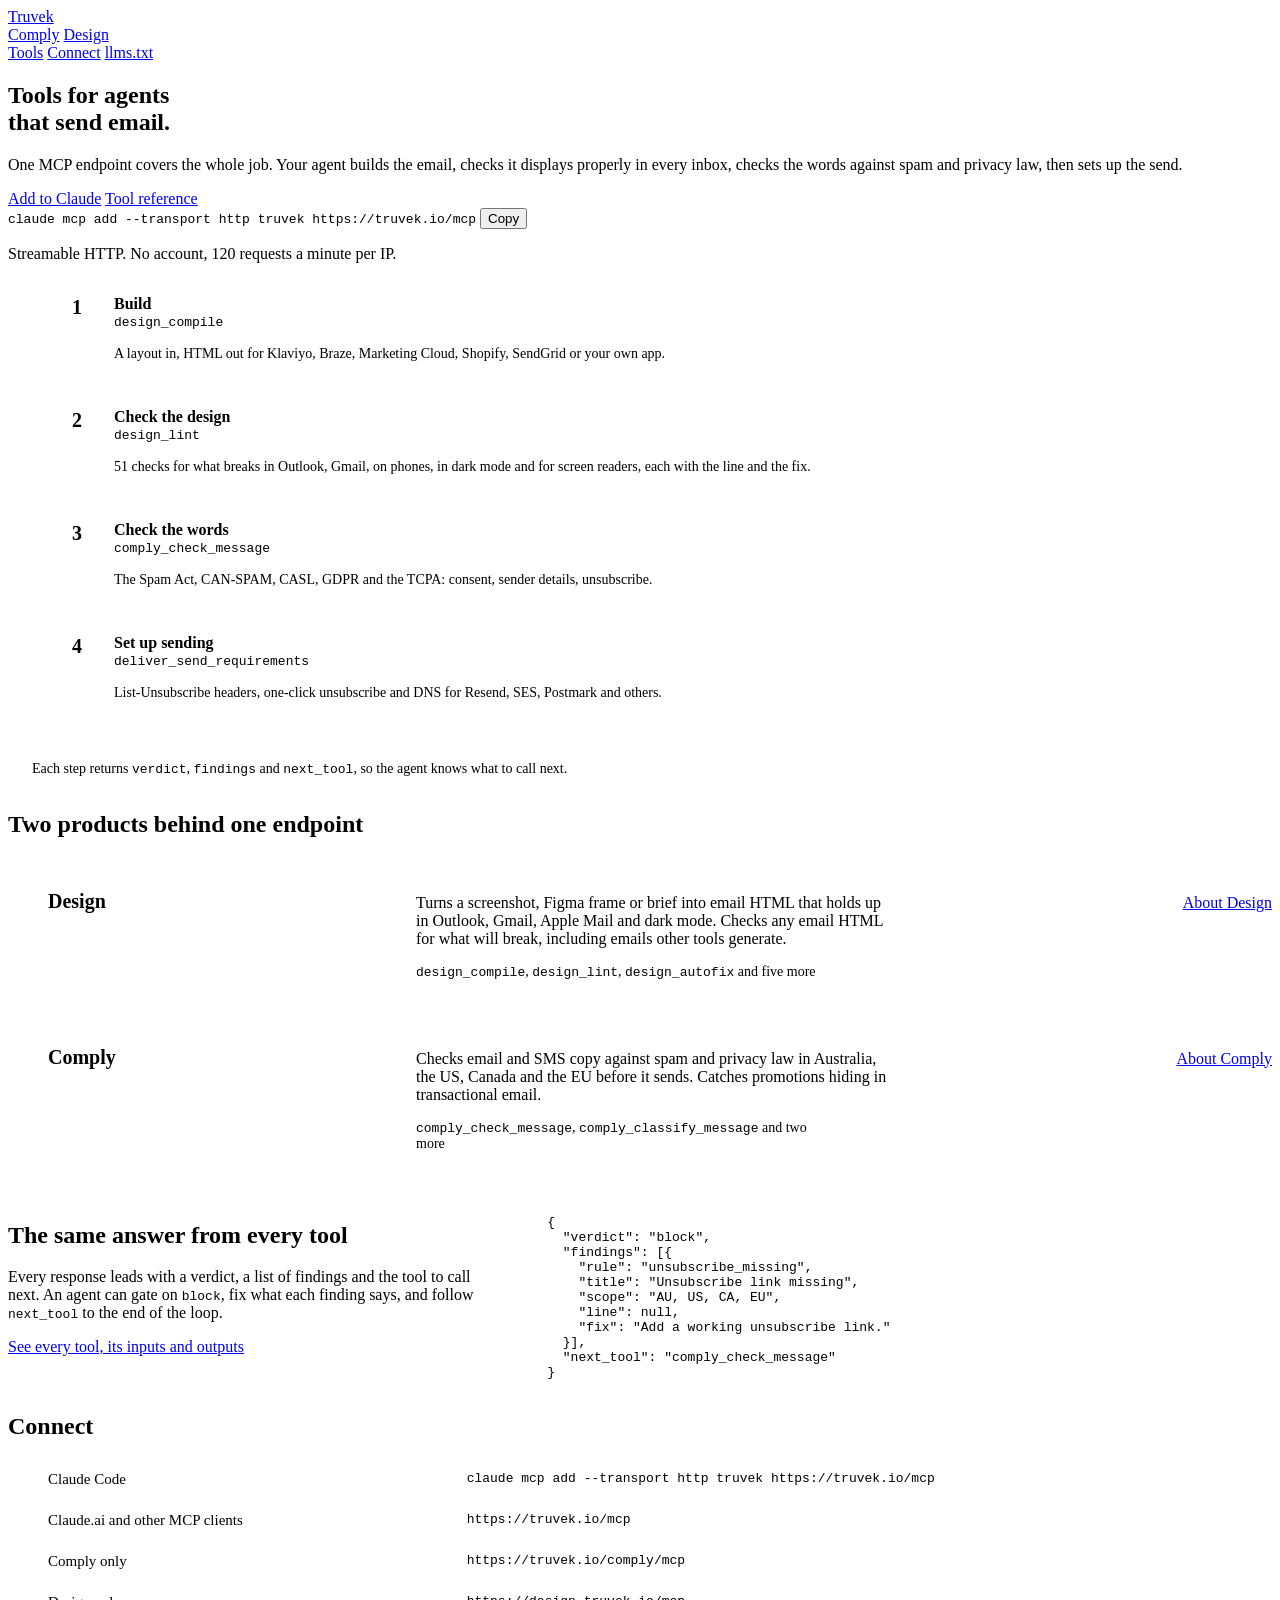
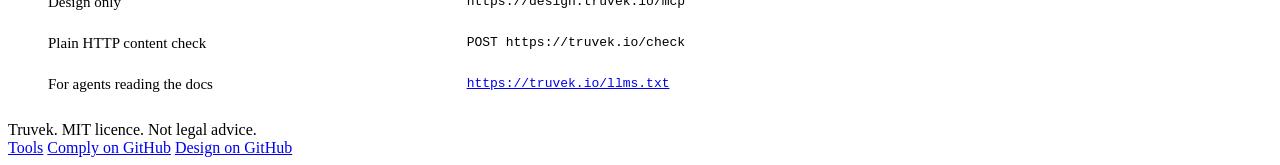
==== commit 0656049d: "Plain language in place of 'lint' on the site The loop steps are now Build, Check the design, Check " ====
--- a/static/index.html
+++ b/static/index.html
@@ -4,7 +4,7 @@
   <meta charset="UTF-8">
   <meta name="viewport" content="width=device-width, initial-scale=1.0">
   <title>Truvek: tools for AI agents that send email</title>
-  <meta name="description" content="One MCP endpoint for agents that send email. Build HTML that renders in every inbox, lint it, check the content against spam and privacy law, then get the send requirements for your provider.">
+  <meta name="description" content="One MCP endpoint for agents that send email. Build email HTML, check it displays properly in every inbox, check the words against spam and privacy law, then set up sending.">
   <link rel="preconnect" href="https://fonts.googleapis.com">
   <link rel="preconnect" href="https://fonts.gstatic.com" crossorigin>
   <link href="https://fonts.googleapis.com/css2?family=Schibsted+Grotesk:wght@400;500;700&family=JetBrains+Mono:wght@400;500&display=swap" rel="stylesheet">
@@ -74,7 +74,7 @@
     <div class="hero-grid">
       <div>
         <h1>Tools for agents that send email.</h1>
-        <p class="lede">One MCP endpoint covers the whole job. Your agent builds the email, lints it for every inbox, checks the words against spam and privacy law, then sets up the send.</p>
+        <p class="lede">One MCP endpoint covers the whole job. Your agent builds the email, checks it displays properly in every inbox, checks the words against spam and privacy law, then sets up the send.</p>
         <div class="btn-row">
           <a href="https://claude.ai/settings/integrations?url=https%3A%2F%2Ftruvek.io%2Fmcp" class="btn-primary">Add to Claude</a>
           <a href="/tools" class="btn-secondary">Tool reference</a>
@@ -98,17 +98,17 @@
               <p>A layout in, HTML out for Klaviyo, Braze, Marketing Cloud, Shopify, SendGrid or your own app.</p>
             </li>
             <li>
-              <h3>Lint</h3>
+              <h3>Check the design</h3>
               <code>design_lint</code>
-              <p>51 rules for Outlook, Gmail, mobile, dark mode and accessibility, each with the line and the fix.</p>
-            </li>
-            <li>
-              <h3>Check content</h3>
+              <p>51 checks for what breaks in Outlook, Gmail, on phones, in dark mode and for screen readers, each with the line and the fix.</p>
+            </li>
+            <li>
+              <h3>Check the words</h3>
               <code>comply_check_message</code>
               <p>The Spam Act, CAN-SPAM, CASL, GDPR and the TCPA: consent, sender details, unsubscribe.</p>
             </li>
             <li>
-              <h3>Send requirements</h3>
+              <h3>Set up sending</h3>
               <code>deliver_send_requirements</code>
               <p>List-Unsubscribe headers, one-click unsubscribe and DNS for Resend, SES, Postmark and others.</p>
             </li>
@@ -128,7 +128,7 @@
       <li>
         <h3>Design</h3>
         <div>
-          <p>Turns a screenshot, Figma frame or brief into email HTML that holds up in Outlook, Gmail, Apple Mail and dark mode. Lints any email HTML, including what other tools generate.</p>
+          <p>Turns a screenshot, Figma frame or brief into email HTML that holds up in Outlook, Gmail, Apple Mail and dark mode. Checks any email HTML for what will break, including emails other tools generate.</p>
           <p class="tools-line"><code>design_compile</code>, <code>design_lint</code>, <code>design_autofix</code> and five more</p>
         </div>
         <a href="/design">About Design</a>
